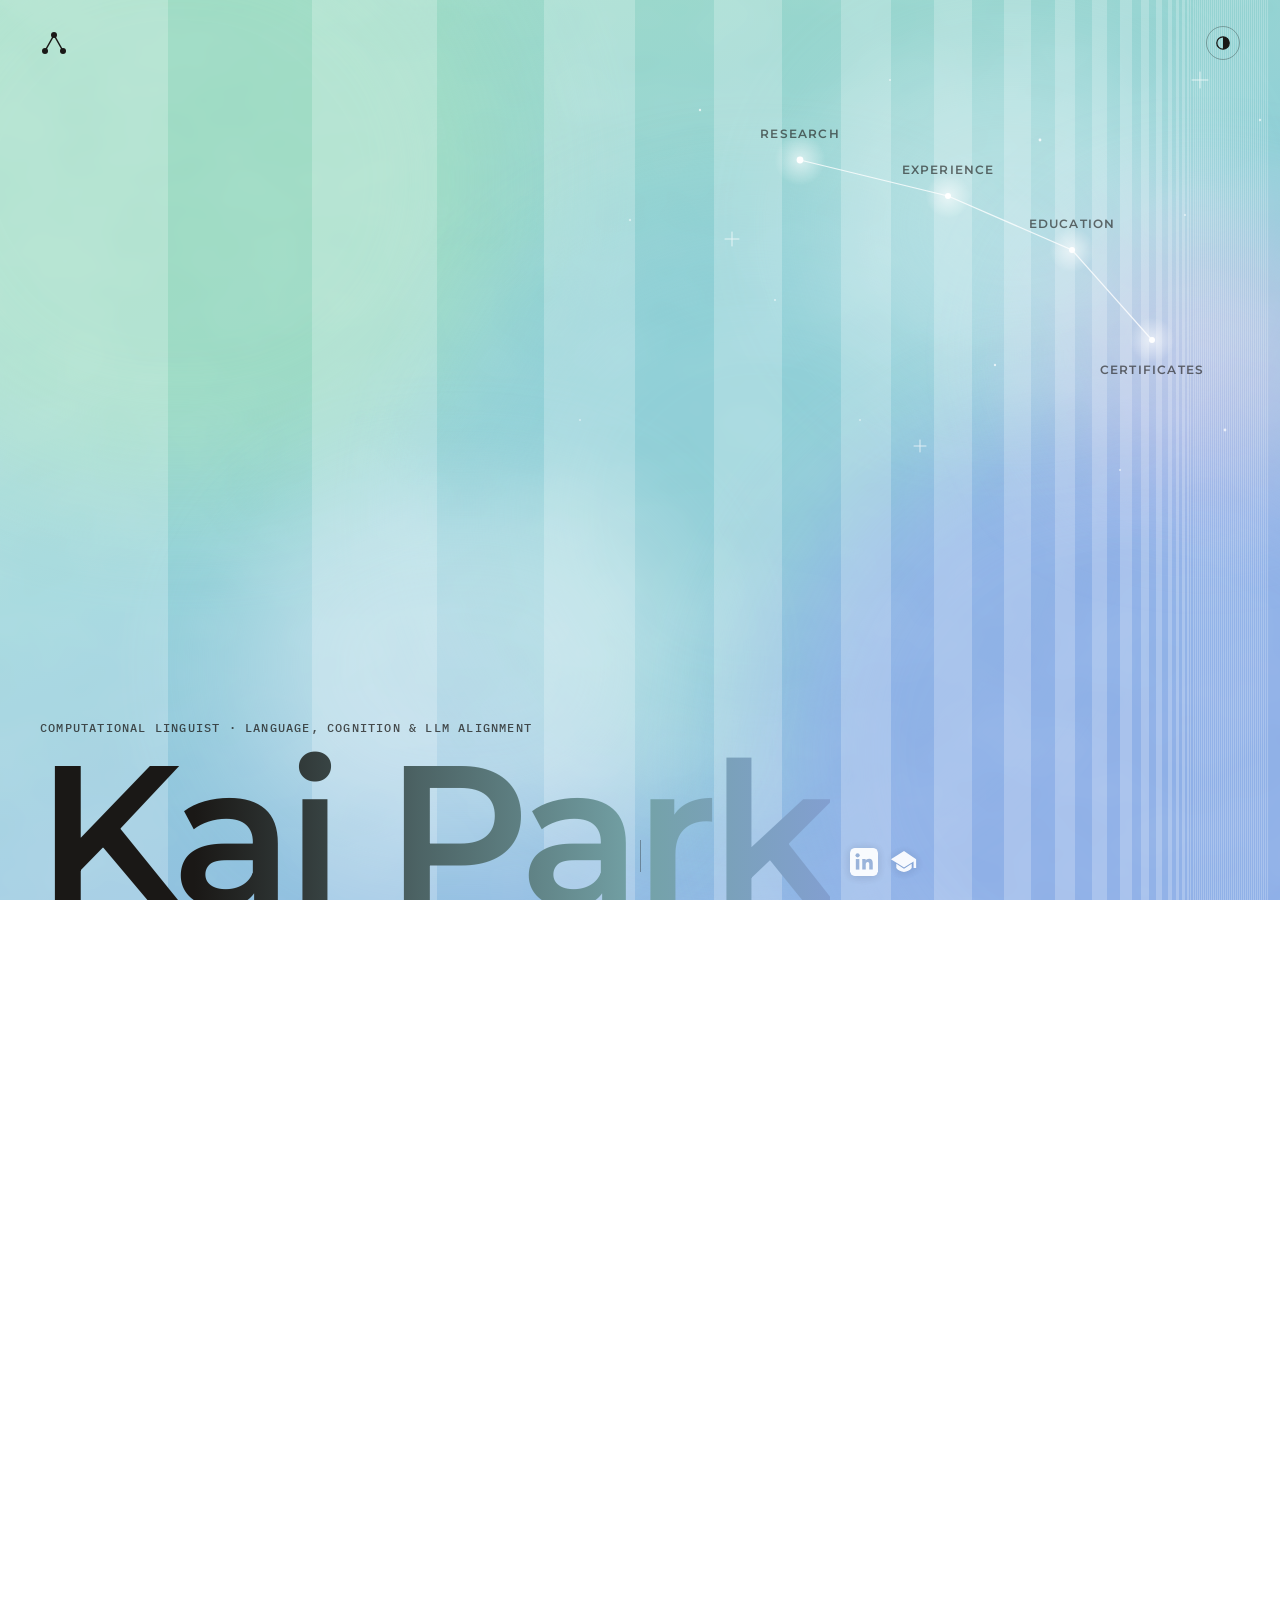
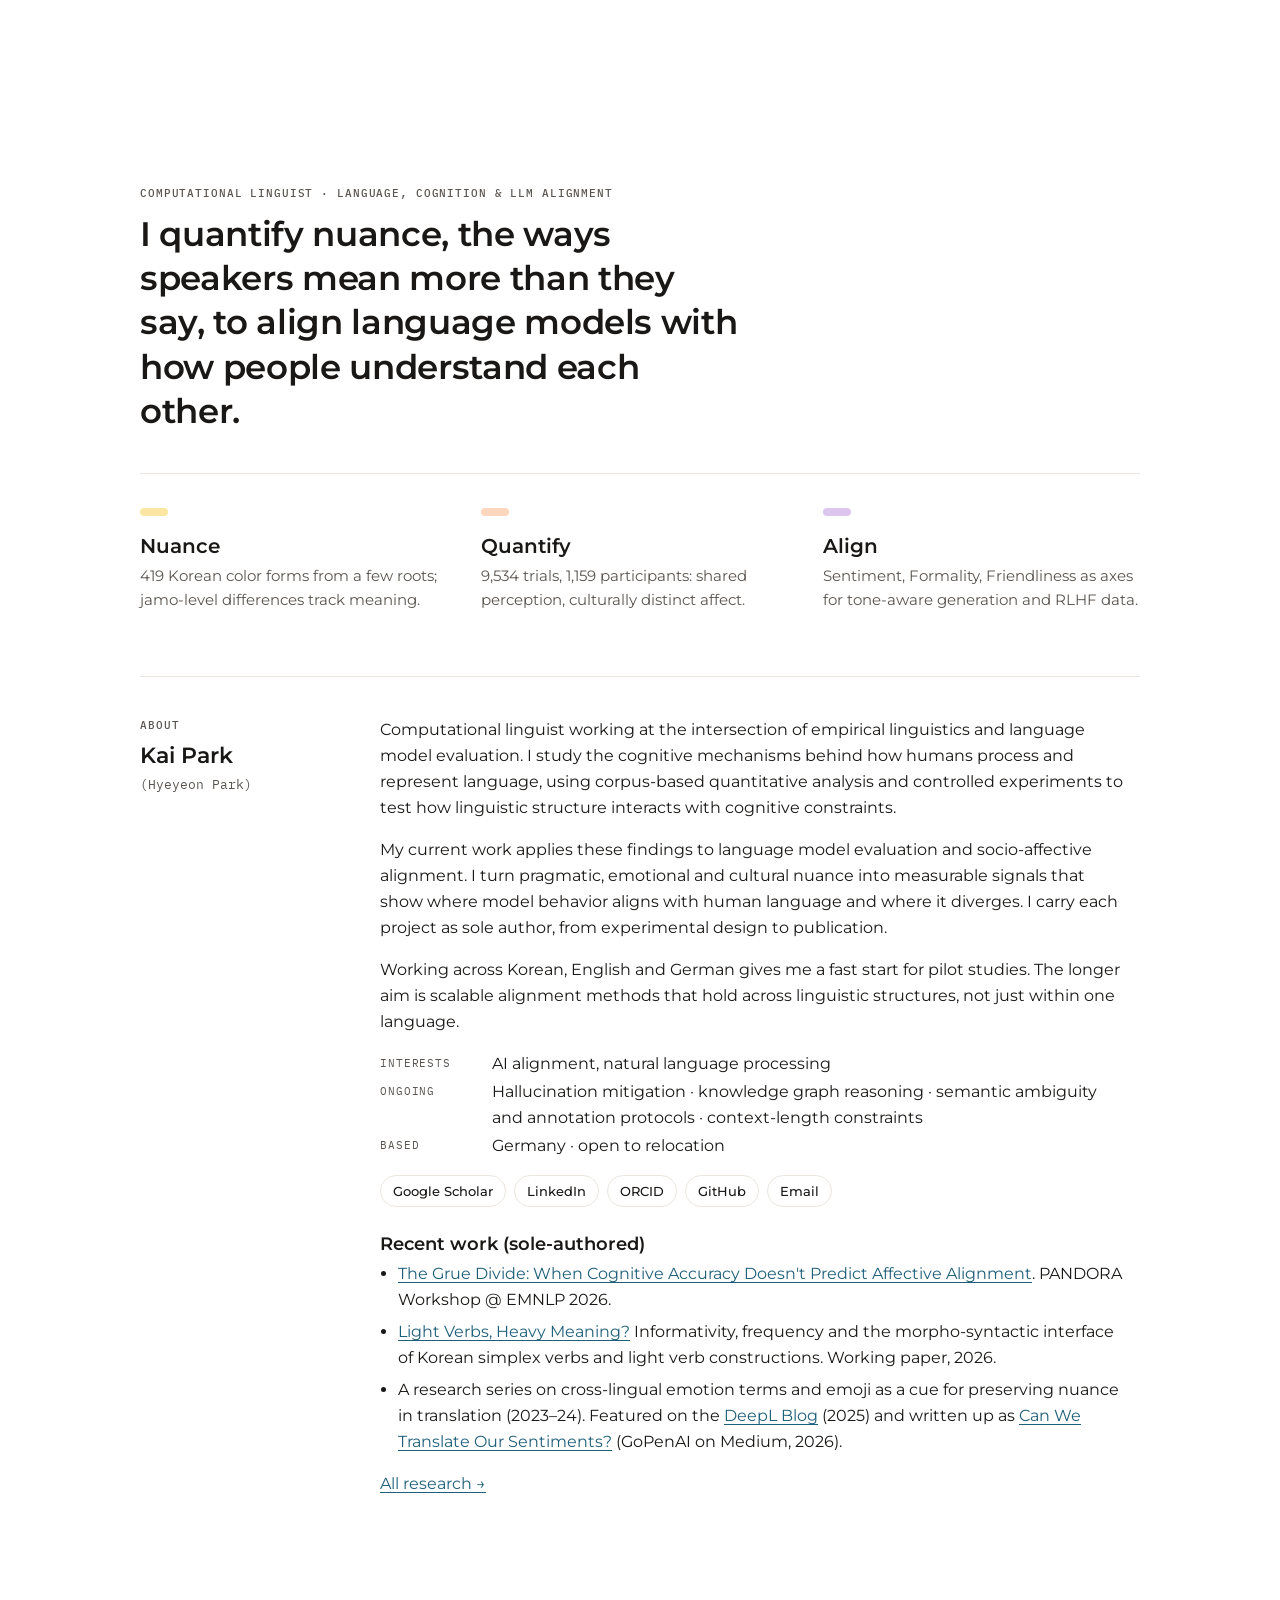
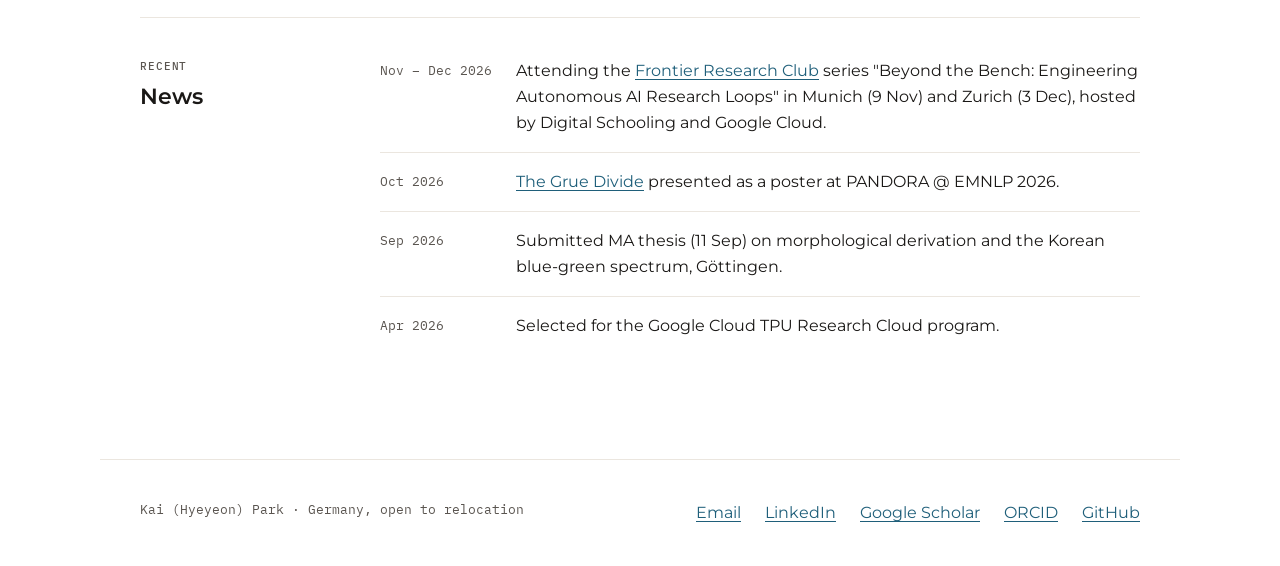
==== index.html @ a746b4e9 "Research portfolio site Home with watercolor Grue sky, nuance bands, constellation menu and About; R" ====
<!doctype html>
<html lang="en">
<head>
  <meta charset="utf-8">
  <meta name="viewport" content="width=device-width, initial-scale=1">
  <title>Kai Park · Computational Linguist</title>
  <meta name="description" content="Kai (Hyeyeon) Park, computational linguist and pragmatician quantifying linguistic nuance for language-model alignment.">
  <link rel="preconnect" href="https://fonts.googleapis.com">
  <link rel="preconnect" href="https://fonts.gstatic.com" crossorigin>
  <link rel="stylesheet" href="https://fonts.googleapis.com/css2?family=Montserrat:wght@400;500;600;700&family=IBM+Plex+Mono:wght@400;500&family=Noto+Sans+KR:wght@400;500&display=swap">
  <link rel="stylesheet" href="assets/styles.css?v=15">
</head>
<body>
  <header class="bar">
    <a class="mark" href="index.html" aria-label="Kai Park, home">
      <svg width="28" height="28" viewBox="0 0 28 28" aria-hidden="true"><line x1="5" y1="22" x2="14" y2="6"/><line x1="14" y1="6" x2="23" y2="22"/><circle cx="5" cy="22" r="3"/><circle cx="14" cy="6" r="3"/><circle cx="23" cy="22" r="3"/></svg>
    </a>
    <button class="theme-btn" type="button" aria-label="Toggle light and dark theme">
      <svg viewBox="0 0 16 16" aria-hidden="true"><circle cx="8" cy="8" r="6.2" fill="none" stroke="currentColor" stroke-width="1.3"/><path d="M8 1.8a6.2 6.2 0 0 1 0 12.4z" fill="currentColor"/></svg>
    </button>
  </header>

  <div class="hero-track">
    <section class="hero" aria-label="Kai Park">
      <div class="sky"></div>
      <div class="bands" aria-hidden="true"></div>
      <div class="wash" aria-hidden="true"></div>
      <nav class="constellation" aria-label="Sections">
        <svg viewBox="0 0 1000 560" preserveAspectRatio="xMaxYMin meet"></svg>
      </nav>
      <p class="role">Computational Linguist · Language, Cognition &amp; LLM Alignment</p>
      <div class="nameplate">
        <h1 class="name">Kai Park</h1>
        <nav class="hero-links" aria-label="Profiles">
          <a href="https://www.linkedin.com/in/bakeyeon/" aria-label="LinkedIn">
            <svg viewBox="0 0 24 24" aria-hidden="true"><defs><mask id="li-mask"><rect width="24" height="24" rx="4" fill="#fff"/><rect x="5" y="9.5" width="3" height="9" fill="#000"/><circle cx="6.5" cy="6.3" r="1.8" fill="#000"/><path d="M10.5 9.5h2.9v1.3c.5-.9 1.6-1.5 3-1.5 2.4 0 3.1 1.5 3.1 3.9v5.3h-3v-4.7c0-1.1-.3-1.9-1.3-1.9-1.1 0-1.7.8-1.7 2v4.6h-3z" fill="#000"/></mask></defs><rect width="24" height="24" rx="4" fill="currentColor" mask="url(#li-mask)"/></svg>
          </a>
          <a href="https://scholar.google.com/citations?user=CzCE0C0AAAAJ" aria-label="Google Scholar">
            <svg viewBox="0 0 24 24" aria-hidden="true"><path fill="currentColor" d="M12 2.5 0.8 9.6 12 16.7l8.2-5.2v5.7h2.2V9.6z"/><path fill="currentColor" d="M5.4 13.6v3.6C7.1 19.3 9.4 20.5 12 20.5s4.9-1.2 6.6-3.3v-3.6L12 17.8z"/></svg>
          </a>
        </nav>
      </div>
      <span class="scroll-hint" aria-hidden="true"></span>
    </section>
  </div>

  <section class="intro">
    <p class="label">Computational linguist · Language, cognition &amp; LLM alignment</p>
    <p class="lead">I quantify nuance, the ways speakers mean more than they say, to align language models with how people understand each other.</p>
    <div class="arc">
      <a href="research.html#nuance">
        <span class="chip" style="background:var(--field-yellow)"></span>
        <h3>Nuance</h3>
        <p>419 Korean color forms from a few roots; jamo-level differences track meaning.</p>
      </a>
      <a href="research.html#quantify">
        <span class="chip" style="background:var(--field-peach)"></span>
        <h3>Quantify</h3>
        <p>9,534 trials, 1,159 participants: shared perception, culturally distinct affect.</p>
      </a>
      <a href="research.html#align">
        <span class="chip" style="background:var(--field-lilac)"></span>
        <h3>Align</h3>
        <p>Sentiment, Formality, Friendliness as axes for tone-aware generation and RLHF data.</p>
      </a>
    </div>
  </section>

  <section class="intro about" id="about" aria-labelledby="h-about">
    <div class="section">
      <header><span class="label">About</span><h2 id="h-about">Kai Park</h2><span class="gloss alias">(Hyeyeon Park)</span></header>
      <div class="body">
        <p>Computational linguist working at the intersection of empirical linguistics and language model evaluation. I study the cognitive mechanisms behind how humans process and represent language, using corpus-based quantitative analysis and controlled experiments to test how linguistic structure interacts with cognitive constraints.</p>
        <p>My current work applies these findings to language model evaluation and socio-affective alignment. I turn pragmatic, emotional and cultural nuance into measurable signals that show where model behavior aligns with human language and where it diverges. I carry each project as sole author, from experimental design to publication.</p>
        <p>Working across Korean, English and German gives me a fast start for pilot studies. The longer aim is scalable alignment methods that hold across linguistic structures, not just within one language.</p>
        <dl class="csw">
          <dt>Interests</dt><dd>AI alignment, natural language processing</dd>
          <dt>Ongoing</dt><dd>Hallucination mitigation · knowledge graph reasoning · semantic ambiguity and annotation protocols · context-length constraints</dd>
          <dt>Based</dt><dd>Germany · open to relocation</dd>
        </dl>
        <ul class="profiles"><li><a href="https://scholar.google.com/citations?user=CzCE0C0AAAAJ">Google Scholar</a></li><li><a href="https://www.linkedin.com/in/bakeyeon/">LinkedIn</a></li><li><a href="https://orcid.org/0000-0002-2854-0127">ORCID</a></li><li><a href="https://github.com/bakeyeon">GitHub</a></li><li><a href="mailto:kai.hyeyeon.park@gmail.com">Email</a></li></ul>
        <h3>Recent work (sole-authored)</h3>
        <ul class="bul">
          <li><a href="https://aclanthology.org/2026.pandora-1.2/">The Grue Divide: When Cognitive Accuracy Doesn't Predict Affective Alignment</a>. PANDORA Workshop @ EMNLP 2026.</li>
          <li><a href="https://github.com/bakeyeon/light-verbs-heavy-meaning">Light Verbs, Heavy Meaning?</a> Informativity, frequency and the morpho-syntactic interface of Korean simplex verbs and light verb constructions. Working paper, 2026.</li>
          <li>A research series on cross-lingual emotion terms and emoji as a cue for preserving nuance in translation (2023–24). Featured on the <a href="https://www.deepl.com/en/blog/connecting-insights-deepl-bridges">DeepL Blog</a> (2025) and written up as <a href="https://medium.com/gopenai/can-we-translate-our-sentiments-140c55822ead">Can We Translate Our Sentiments?</a> (GoPenAI on Medium, 2026).</li>
        </ul>
        <p><a href="research.html">All research →</a></p>
      </div>
    </div>
  </section>

  <section class="intro about" id="recent" aria-labelledby="h-recent">
    <div class="section">
      <header><span class="label">Recent</span><h2 id="h-recent">News</h2></header>
      <div class="body">
        <ul class="news">
          <li><span class="gloss">Nov – Dec 2026</span><span>Attending the <a href="https://frontierresearchclub.de/">Frontier Research Club</a> series "Beyond the Bench: Engineering Autonomous AI Research Loops" in Munich (9 Nov) and Zurich (3 Dec), hosted by Digital Schooling and Google Cloud.</span></li>
          <li><span class="gloss">Oct 2026</span><span><a href="https://aclanthology.org/2026.pandora-1.2/">The Grue Divide</a> presented as a poster at PANDORA @ EMNLP 2026.</span></li>
          <li><span class="gloss">Sep 2026</span><span>Submitted MA thesis (11 Sep) on morphological derivation and the Korean blue-green spectrum, Göttingen.</span></li>
          <li><span class="gloss">Apr 2026</span><span>Selected for the Google Cloud TPU Research Cloud program.</span></li>
        </ul>
      </div>
    </div>
  </section>

  <footer class="site">
    <span class="gloss">Kai (Hyeyeon) Park · Germany, open to relocation</span>
    <span class="links">
      <a href="mailto:kai.hyeyeon.park@gmail.com">Email</a>
      <a href="https://www.linkedin.com/in/bakeyeon/">LinkedIn</a>
      <a href="https://scholar.google.com/citations?user=CzCE0C0AAAAJ">Google Scholar</a>
      <a href="https://orcid.org/0000-0002-2854-0127">ORCID</a>
      <a href="https://github.com/bakeyeon">GitHub</a>
    </span>
  </footer>
  <script src="assets/main.js?v=3"></script>
</body>
</html>
---- assets/styles.css ----
/* Kai Park — research portfolio. Tokens mirror the "Marginalia" design system. */
:root {
  --surface: #ffffff; --surface-raised: #faf9f7;
  --ink: #1a1816; --ink-muted: #5a5550; --line: #ebe6df;
  --link: #1f5f7a; --signal: #a8360a;
  --field-mint: #9fdcc4; --field-aqua: #8fcfd6; --field-blue: #8fb0e8;
  --field-yellow: #fbe7a1; --field-pink: #f7c4d3; --field-peach: #fcd6bd;
  --field-lilac: #dcc6f0; --field-sky: #c2e2f3;
  --highlight-a: #c9ecdc; --highlight-b: #b4cdf2;
  --focus: var(--link);
  --star: var(--surface);
  --font-sans: Montserrat, "Noto Sans KR", system-ui, sans-serif;
  --font-mono: "IBM Plex Mono", "Noto Sans KR", ui-monospace, monospace;
  --space-4: 4px; --space-8: 8px; --space-16: 16px; --space-24: 24px; --space-40: 40px; --space-64: 64px;
  --radius-0: 0; --radius-2: 2px; --radius-full: 9999px;
  --gutter: clamp(16px, 4vw, 40px);
  color-scheme: light;
}
@media (prefers-color-scheme: dark) {
  :root:not([data-theme="light"]) {
    --surface: #1c1a1f; --surface-raised: #252229;
    --ink: #f5f1ec; --ink-muted: #b4ada6; --line: #3a3640;
    --link: #8fd3e0; --signal: #ffa577;
    --field-mint: #1f5a4c; --field-aqua: #1d4f5a; --field-blue: #24407a;
    --field-yellow: #6b5a24; --field-pink: #6e3a4c; --field-peach: #6f4a34;
    --field-lilac: #4b3a6e; --field-sky: #2b4f63;
    --highlight-a: #1f5246; --highlight-b: #2c3770;
    --star: var(--ink);
    color-scheme: dark;
  }
}
:root[data-theme="dark"] {
  --surface: #1c1a1f; --surface-raised: #252229;
  --ink: #f5f1ec; --ink-muted: #b4ada6; --line: #3a3640;
  --link: #8fd3e0; --signal: #ffa577;
  --field-mint: #1f5a4c; --field-aqua: #1d4f5a; --field-blue: #24407a;
  --field-yellow: #6b5a24; --field-pink: #6e3a4c; --field-peach: #6f4a34;
  --field-lilac: #4b3a6e; --field-sky: #2b4f63;
  --highlight-a: #1f5246; --highlight-b: #2c3770;
  --star: var(--ink);
  color-scheme: dark;
}

* { box-sizing: border-box; }
html { -webkit-text-size-adjust: 100%; }
body { margin: 0; background: var(--surface); color: var(--ink); font-family: var(--font-sans); font-size: 16px; line-height: 26px; }
a { color: var(--link); text-decoration: underline; text-underline-offset: 3px; text-decoration-thickness: 1px; }
a:focus-visible, button:focus-visible, [tabindex]:focus-visible { outline: 2px solid var(--focus); outline-offset: 2px; }
img, svg { display: block; max-width: 100%; }
.mono { font-family: var(--font-mono); }
.label { font-family: var(--font-mono); font-size: 11px; line-height: 16px; font-weight: 500; letter-spacing: .08em; text-transform: uppercase; color: var(--ink-muted); }
.gloss { font-family: var(--font-mono); font-size: 13px; line-height: 20px; color: var(--ink-muted); }
.sr-only { position: absolute; width: 1px; height: 1px; overflow: hidden; clip: rect(0 0 0 0); white-space: nowrap; }

/* ---------- top bar (all pages) ---------- */
.bar { position: absolute; z-index: 5; left: 0; right: 0; top: 0; display: flex; align-items: center; justify-content: space-between; padding: 26px var(--gutter); }
.mark { display: inline-flex; color: var(--ink); }
.mark svg line { stroke: currentColor; stroke-width: 1.5; }
.mark svg circle { fill: currentColor; }
.theme-btn { appearance: none; border: 1px solid color-mix(in oklab, var(--ink) 30%, transparent); background: transparent; color: var(--ink); width: 34px; height: 34px; border-radius: var(--radius-full); display: grid; place-items: center; cursor: pointer; }
.theme-btn svg { width: 16px; height: 16px; }

/* ---------- watercolor Grue sky ---------- */
.sky { position: absolute; inset: 0; overflow: hidden; background: linear-gradient(160deg, var(--field-mint) 0%, var(--field-aqua) 45%, var(--field-blue) 100%); }
.sky .pool { position: absolute; border-radius: var(--radius-full); filter: blur(60px); }
.sky .p1 { width: 52%; height: 68%; left: -12%; top: -14%; background: var(--field-mint); opacity: .9; }
.sky .p2 { width: 46%; height: 64%; left: 36%; top: 25%; background: var(--field-aqua); opacity: .8; }
.sky .p3 { width: 56%; height: 75%; left: 60%; top: 46%; background: var(--field-blue); opacity: .9; }
.sky .p4 { width: 36%; height: 40%; left: 18%; top: 54%; background: var(--surface); opacity: .35; }
.sky .p5 { width: 30%; height: 36%; left: 64%; top: 7%; background: var(--surface); opacity: .3; }
.sky .p6 { width: 24%; height: 29%; left: 82%; top: 25%; background: var(--field-lilac); opacity: .5; }
.sky .grain { position: absolute; inset: 0; width: 100%; height: 100%; opacity: .25; mix-blend-mode: soft-light; }

/* ---------- home hero ---------- */
.hero-track { height: 190vh; position: relative; }
.hero { position: sticky; top: 0; height: 100vh; min-height: 520px; overflow: hidden; }
.bands { position: absolute; inset: 0; display: flex; pointer-events: none; }
.bands i { flex: none; height: 100%; }
.bands i.light { background: var(--surface); }
.wash { position: absolute; inset: 0; background: var(--surface); opacity: 0; pointer-events: none; }
.nameplate { position: absolute; z-index: 3; left: calc(var(--gutter) - 4px); bottom: -0.12em; display: flex; align-items: flex-end; gap: .1em; font-size: clamp(76px, 16vw, 200px); }
.name { margin: 0; white-space: nowrap; font-size: 1em; line-height: .9; font-weight: 600; letter-spacing: -0.035em;
  background: linear-gradient(90deg, var(--ink) 0%, var(--ink) 10%, color-mix(in oklab, var(--ink) 55%, var(--field-aqua)) 24%, color-mix(in oklab, var(--ink) 22%, var(--field-aqua)) 38%, color-mix(in oklab, var(--ink) 10%, var(--field-blue)) 50%, color-mix(in oklab, var(--ink) 6%, var(--field-blue)) 100%);
  background-size: 200% 100%; background-position: 0% 0; -webkit-background-clip: text; background-clip: text; color: transparent; mix-blend-mode: multiply; }
:root[data-theme="dark"] .name { mix-blend-mode: screen; }
@media (prefers-color-scheme: dark) { :root:not([data-theme="light"]) .name { mix-blend-mode: screen; } }
.role { position: absolute; z-index: 3; left: var(--gutter); bottom: calc(clamp(76px, 16vw, 200px) * .82); margin: 0; font-family: var(--font-mono); font-size: 12px; line-height: 16px; font-weight: 500; letter-spacing: .1em; text-transform: uppercase; color: var(--ink); opacity: .75; }
.profiles { display: flex; flex-wrap: wrap; gap: var(--space-8); margin: var(--space-16) 0 var(--space-24); padding: 0; list-style: none; }
.profiles a { display: inline-block; padding: 6px 12px; border: 1px solid var(--line); border-radius: var(--radius-full); font-size: 13px; line-height: 18px; font-weight: 500; color: var(--ink); text-decoration: none; }
.profiles a:hover { border-color: var(--ink); }
.hero-links { display: flex; gap: 12px; padding-bottom: .24em; }
.hero-links a { display: block; width: 28px; height: 28px; color: var(--star); opacity: .92; filter: drop-shadow(0 1px 4px rgba(20, 40, 60, .18)); transition: opacity .2s, transform .2s; }
.hero-links a:hover { opacity: 1; transform: translateY(-2px); }
.hero-links svg { width: 100%; height: 100%; }
.scroll-hint { position: absolute; z-index: 3; left: 50%; bottom: 28px; width: 1px; height: 32px; background: var(--ink); opacity: .35; }

/* constellation */
.constellation { position: absolute; z-index: 4; right: 0; top: 0; width: min(100%, 1000px); height: 100%; pointer-events: none; }
.constellation svg { width: 100%; height: 100%; overflow: visible; }
.constellation .path { fill: none; stroke: var(--star); stroke-opacity: .8; stroke-width: 1.2; vector-effect: non-scaling-stroke; }
.constellation .dust { fill: var(--star); }
.constellation .twinkle { stroke: var(--star); stroke-width: 1; stroke-linecap: round; opacity: .7; }
.star { pointer-events: auto; cursor: pointer; text-decoration: none; }
.star:focus { outline: none; }
.star .bloom { fill: url(#bloom); opacity: .6; transform-box: fill-box; transform-origin: center; transform: scale(.75); transition: opacity .35s ease, transform .35s ease; }
.star .core { fill: var(--star); transition: r .3s ease; }
.star .spike { stroke: var(--star); stroke-width: 1.2; stroke-linecap: round; opacity: 0; transform-box: fill-box; transform-origin: center; transform: scale(.4); transition: opacity .35s ease, transform .35s ease; }
.star text { font-family: var(--font-sans); font-size: 12px; font-weight: 600; letter-spacing: .1em; text-transform: uppercase; fill: var(--ink); fill-opacity: .62; transition: fill-opacity .3s; }
.star:hover .bloom, .star:focus-visible .bloom { opacity: 1; transform: scale(1.4); }
.star:hover .spike, .star:focus-visible .spike { opacity: 1; transform: scale(1); }
.star:hover .core, .star:focus-visible .core { r: 4.5; }
.star:hover text, .star:focus-visible text { fill-opacity: 1; }
.star:focus-visible .core { stroke: var(--focus); stroke-width: 2; }

/* intro under the hero */
.intro { position: relative; z-index: 2; max-width: 1080px; margin: 0 auto; padding: var(--space-64) var(--gutter); background: var(--surface); }
.intro .lead { font-size: clamp(22px, 3vw, 34px); line-height: 1.3; font-weight: 600; letter-spacing: -0.01em; max-width: 26ch; margin: 0 0 var(--space-40); }
.intro.about { padding-top: 0; }
.alias { display: block; margin-top: var(--space-4); }
.news { list-style: none; margin: 0; padding: 0; }
.news li { display: grid; grid-template-columns: 120px minmax(0, 1fr); gap: var(--space-16); padding: var(--space-16) 0; border-top: 1px solid var(--line); }
.news li:first-child { border-top: 0; padding-top: 0; }
.news .gloss { line-height: 26px; }
@media (max-width: 760px) { .news li { grid-template-columns: 1fr; gap: var(--space-4); } }
.arc { display: grid; grid-template-columns: repeat(3, 1fr); gap: var(--space-24); border-top: 1px solid var(--line); padding-top: var(--space-24); }
.arc a { color: inherit; text-decoration: none; display: block; }
.arc h3 { margin: var(--space-8) 0 var(--space-4); font-size: 20px; line-height: 28px; font-weight: 600; }
.arc p { margin: 0; color: var(--ink-muted); font-size: 15px; line-height: 24px; }
.arc .chip { display: inline-block; width: 28px; height: 8px; border-radius: var(--radius-full); }
.arc a:hover h3 { text-decoration: underline; text-underline-offset: 4px; }

/* ---------- section pages ---------- */
.page-head { position: relative; height: 300px; overflow: hidden; }
.page-head .title { position: absolute; z-index: 3; left: var(--gutter); bottom: 28px; margin: 0; font-size: clamp(44px, 8vw, 88px); line-height: .95; font-weight: 600; letter-spacing: -0.03em; }
.mini-nav { position: absolute; z-index: 4; right: var(--gutter); top: 84px; width: min(420px, 60vw); }
.mini-nav svg { width: 100%; height: auto; overflow: visible; }
.mini-nav .path { fill: none; stroke: var(--star); stroke-opacity: .85; stroke-width: 1; }
.mini-nav .star text { font-size: 10px; }
.mini-nav .star.current .core { fill: var(--signal); r: 4; }
.mini-nav .star.current text { fill-opacity: 1; }

main.content { max-width: 1080px; margin: 0 auto; padding: var(--space-64) var(--gutter) 120px; }
.section { display: grid; grid-template-columns: 200px minmax(0, 1fr); gap: var(--space-24) var(--space-40); padding: var(--space-40) 0; border-top: 1px solid var(--line); }
.section > header .label { display: block; margin-bottom: var(--space-8); }
.section > header h2 { margin: 0; font-size: 22px; line-height: 30px; font-weight: 600; }
.section > header .sw { display: block; width: 36px; height: 10px; border-radius: var(--radius-full); margin-bottom: var(--space-16); }
.body p { margin: 0 0 var(--space-16); max-width: 68ch; }
.body h3 { margin: 0 0 var(--space-4); font-size: 18px; line-height: 26px; font-weight: 600; }
.body .meta { margin: 0 0 var(--space-16); }
.facts { display: flex; flex-wrap: wrap; gap: var(--space-8); margin: var(--space-16) 0; padding: 0; list-style: none; }
.facts li { font-family: var(--font-mono); font-size: 13px; line-height: 20px; padding: 4px 10px; border-radius: var(--radius-2); background: var(--highlight-a); color: var(--ink); }
.facts li:nth-child(even) { background: var(--highlight-b); }
.csw { display: grid; grid-template-columns: 96px 1fr; gap: 2px var(--space-16); margin: var(--space-16) 0; max-width: 68ch; }
.csw dt { font-family: var(--font-mono); font-size: 11px; line-height: 24px; letter-spacing: .08em; text-transform: uppercase; color: var(--ink-muted); }
.csw dd { margin: 0; }
.bul { margin: 0 0 var(--space-16); padding-left: 18px; max-width: 68ch; }
.bul li { margin-bottom: 6px; }
.item { padding: var(--space-24) 0; border-top: 1px solid var(--line); }
.item:first-child { border-top: 0; padding-top: 0; }
.item .row { display: flex; flex-wrap: wrap; justify-content: space-between; gap: var(--space-8); align-items: baseline; }
.notes { display: grid; grid-template-columns: repeat(2, 1fr); gap: var(--space-16); }
.notes a { display: block; padding: var(--space-16); border: 1px solid var(--line); color: inherit; text-decoration: none; }
.notes a:hover { border-color: var(--ink); }
.notes .t { font-weight: 600; display: block; margin-top: var(--space-4); }

/* research map */
.map-wrap { position: relative; max-width: 1080px; margin: 0 auto; padding: var(--space-40) var(--gutter) 0; }
.map-wrap svg { width: 100%; height: auto; }
.rm .s { stroke: var(--ink); stroke-opacity: .45; stroke-width: 1; vector-effect: non-scaling-stroke; }
.rm .f { mix-blend-mode: multiply; fill-opacity: .78; }
:root[data-theme="dark"] .rm .f { mix-blend-mode: normal; fill-opacity: .55; }
@media (prefers-color-scheme: dark) { :root:not([data-theme="light"]) .rm .f { mix-blend-mode: normal; fill-opacity: .55; } }
.rm .yellow { fill: var(--field-yellow); } .rm .cream { fill: color-mix(in oklab, var(--field-yellow) 35%, var(--surface)); }
.rm .peach { fill: var(--field-peach); } .rm .pink { fill: var(--field-pink); } .rm .lilac { fill: var(--field-lilac); }
.rm .sky2 { fill: var(--field-sky); } .rm .sand { fill: color-mix(in oklab, var(--field-peach) 55%, var(--line)); }
.rm .none { fill: none; }
.rm .grid { stroke: var(--ink); stroke-opacity: .2; stroke-width: 1; vector-effect: non-scaling-stroke; }
.rm .spine { stroke: var(--ink); stroke-opacity: .55; stroke-width: 1; vector-effect: non-scaling-stroke; }
.rm .zone { transition: opacity .3s; cursor: pointer; }
.rm.focus .zone { opacity: .35; }
.rm.focus .zone.on { opacity: 1; }
.map-legend { display: grid; grid-template-columns: repeat(3, 1fr); margin-top: var(--space-16); }
.map-legend a { color: inherit; text-decoration: none; }
.map-legend a:nth-child(2) { text-align: center; } .map-legend a:nth-child(3) { text-align: right; }
.map-legend a:hover .label, .map-legend a.on .label { color: var(--ink); }

.fig { margin: var(--space-16) 0 var(--space-24); max-width: 680px; }
.fig img { width: 100%; height: auto; border: 1px solid var(--line); background: #fff; }
.fig figcaption { margin-top: var(--space-8); }
.fig .crop { overflow: hidden; border: 1px solid var(--line); background: #fff; }
.fig .crop img { border: 0; width: 100%; height: 100%; object-fit: cover; object-position: bottom; }
.fig-pair .fig { margin-bottom: var(--space-16); }

/* line-art robot: context in (?), cue noticed (!) */
.robot { margin: 0 0 var(--space-16); width: 120px; }
.robot svg { width: 120px; height: 72px; overflow: visible; }
/* the robot keeps its daylight colours in both themes (dark ink would turn its face into holes) */
.robot { --field-mint: #9fdcc4; --field-aqua: #8fcfd6; --field-blue: #8fb0e8; --field-pink: #f7c4d3; --ink: #1a1816; --surface: #ffffff; }
.robot .bot * { stroke: none; }
.robot .head { fill: url(#robot-head); }
.robot .ear, .robot .leg { fill: var(--field-blue); }
.robot .stem { fill: var(--field-aqua); }
.robot .tip { fill: var(--field-mint); }
.robot .shine { fill: var(--surface); opacity: .55; }
.robot .face { fill: var(--ink); }
.robot .cheek { fill: var(--field-pink); opacity: .8; }
.robot text { font-family: var(--font-sans); font-weight: 500; font-size: 22px; fill: var(--ink-muted); }
.robot .ex { fill: var(--signal); font-weight: 600; }
.robot .bot { animation: bob 4s ease-in-out infinite; transform-origin: 60px 40px; }
@keyframes bob { 0%,100% { transform: translateY(0); } 50% { transform: translateY(-2px); } }
@media (prefers-reduced-motion: reduce) { .robot .bot { animation: none; } }

/* timeline (education, experience) */
.tl { position: relative; margin: 0; padding: 0 0 0 28px; list-style: none; }
.tl::before { content: ""; position: absolute; left: 5px; top: 8px; bottom: 8px; width: 1px; background: var(--line); }
.tl > li { position: relative; padding-bottom: var(--space-24); }
.tl > li::before { content: ""; position: absolute; left: -27px; top: 8px; width: 9px; height: 9px; border-radius: var(--radius-full); background: var(--surface); border: 1.5px solid var(--ink); }
.tl > li.major::before { background: var(--ink); }
.cert-dots { display: flex; margin: var(--space-8) 0 var(--space-24); }
.cert-dots span { width: 56px; height: 56px; border-radius: var(--radius-full); margin-right: -18px; mix-blend-mode: multiply; }
:root[data-theme="dark"] .cert-dots span { mix-blend-mode: screen; opacity: .9; }
@media (prefers-color-scheme: dark) { :root:not([data-theme="light"]) .cert-dots span { mix-blend-mode: screen; opacity: .9; } }

details.more { margin-top: var(--space-16); border-top: 1px solid var(--line); }
details.more summary { cursor: pointer; list-style: none; padding: var(--space-16) 0; display: flex; align-items: center; gap: var(--space-8); }
details.more summary::-webkit-details-marker { display: none; }
details.more summary::before { content: ""; width: 7px; height: 7px; border-right: 1.5px solid var(--ink-muted); border-bottom: 1.5px solid var(--ink-muted); transform: rotate(-45deg); transition: transform .2s; }
details.more[open] summary::before { transform: rotate(45deg); }
details.more summary:hover .label { color: var(--ink); }
.tl details.more { margin-top: var(--space-8); }
.tl details.more summary { padding: var(--space-8) 0; }
.links-row { font-size: 14px; line-height: 22px; margin: 0 0 var(--space-8); }

.to-top { position: fixed; z-index: 20; right: var(--gutter); bottom: 24px; width: 44px; height: 44px; border-radius: var(--radius-full); border: 1px solid var(--line); background: var(--surface); color: var(--ink); display: grid; place-items: center; cursor: pointer; box-shadow: 0 2px 10px rgba(20, 40, 60, .08); opacity: 0; transform: translateY(8px); pointer-events: none; transition: opacity .25s, transform .25s, border-color .2s; }
.to-top.show { opacity: 1; transform: none; pointer-events: auto; }
.to-top:hover { border-color: var(--ink); }
.to-top svg { width: 18px; height: 18px; }
@media (prefers-reduced-motion: reduce) { .to-top { transition: none; } }

footer.site { border-top: 1px solid var(--line); padding: var(--space-40) var(--gutter); max-width: 1080px; margin: 0 auto; display: flex; flex-wrap: wrap; gap: var(--space-16) var(--space-40); justify-content: space-between; }
footer.site .links { display: flex; flex-wrap: wrap; gap: var(--space-24); }

@media (max-width: 760px) {
  .arc { grid-template-columns: 1fr; }
  .hero-links { flex-direction: column; gap: 10px; padding-bottom: .3em; }
  .hero-links a { width: 22px; height: 22px; }
  .role { font-size: 9.5px; line-height: 14px; letter-spacing: .05em; right: var(--gutter); bottom: calc(clamp(76px, 16vw, 200px) * 1.02); }
  .section { grid-template-columns: 1fr; gap: var(--space-16); }
  .notes { grid-template-columns: 1fr; }
  .csw { grid-template-columns: 1fr; }
  .csw dt { line-height: 18px; margin-top: var(--space-8); }
  .constellation { width: 100%; }
  .page-head { height: 260px; }
  .mini-nav { top: 74px; width: 72vw; }
  .map-legend .label { font-size: 9px; }
}
@media (prefers-reduced-motion: reduce) {
  .star .bloom, .star .spike, .star .core, .rm .zone { transition: none; }
}
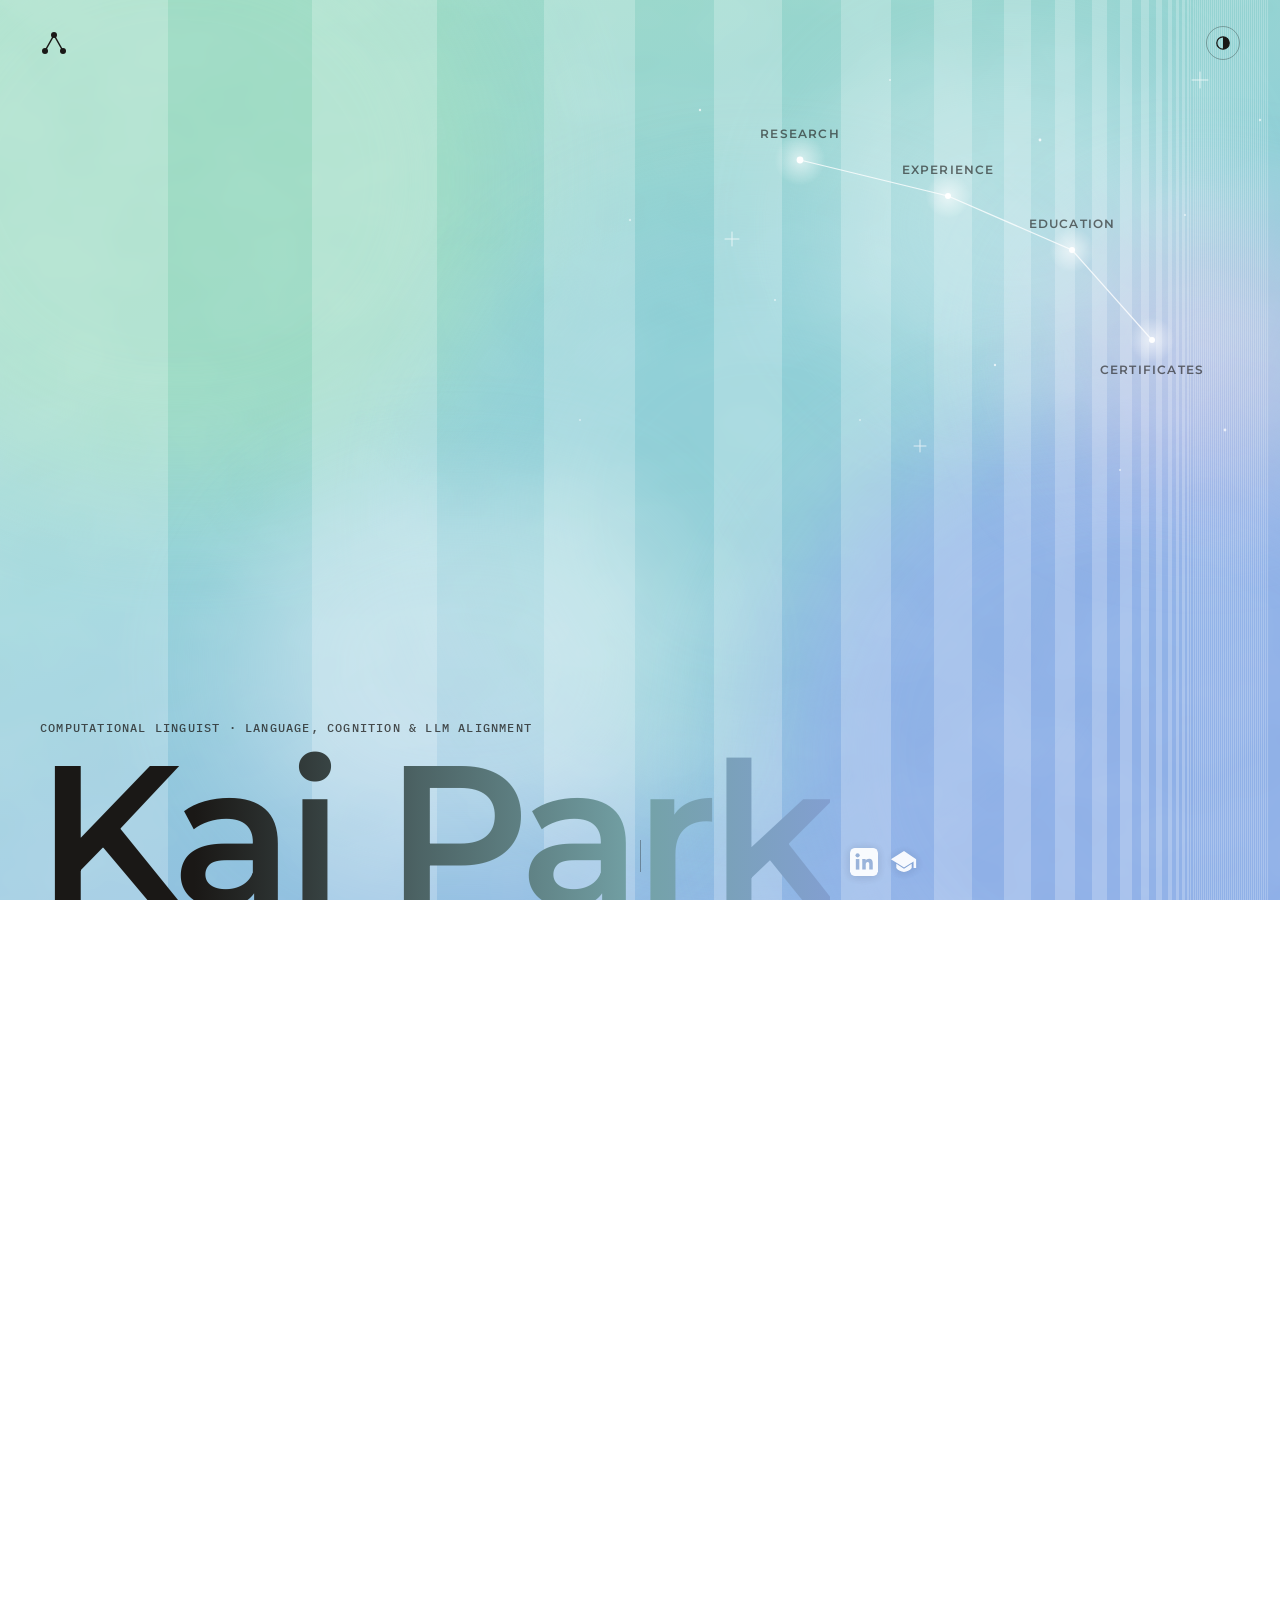
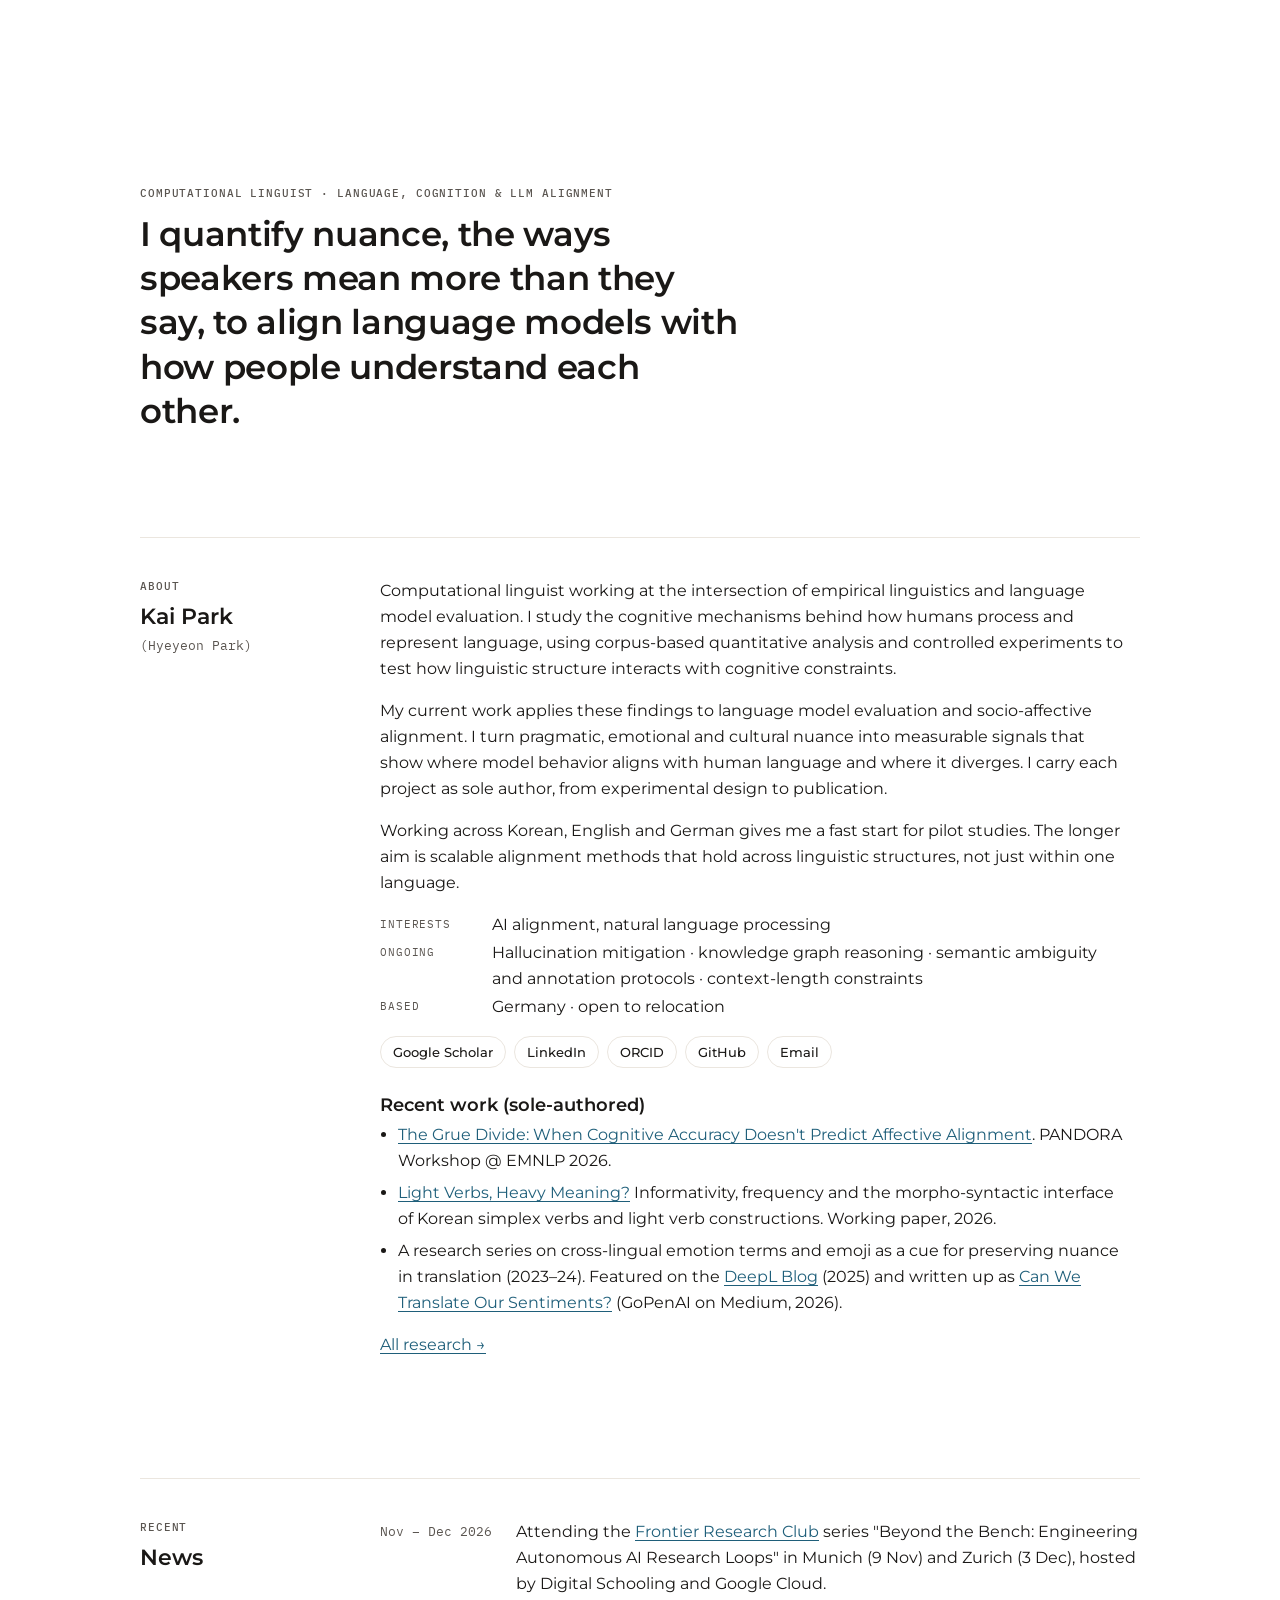
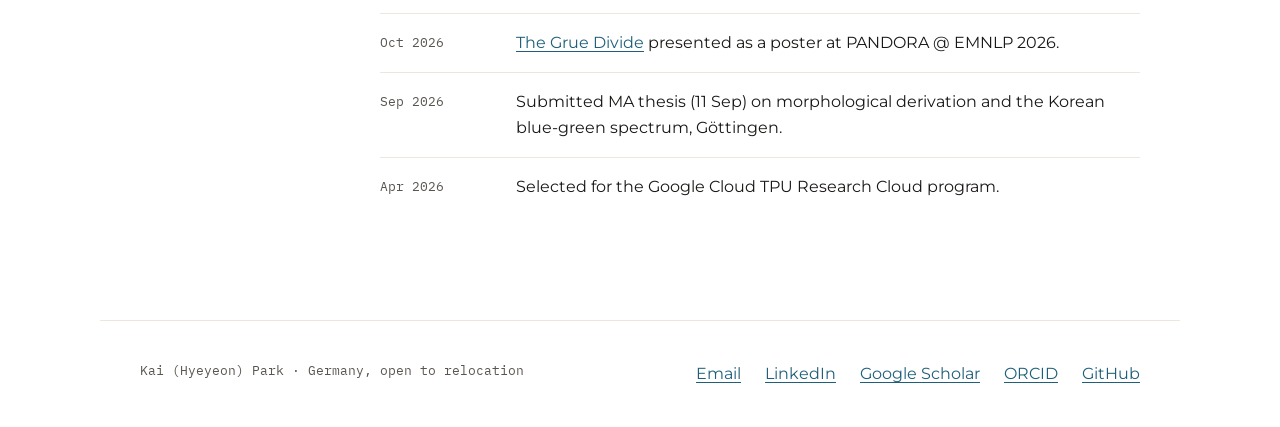
==== commit c2be20aa: "Remove the Nuance/Quantify/Align strip from home Co-Authored-By: Claude Opus 5.5 <noreply@anthropic." ====
--- a/index.html
+++ b/index.html
@@ -47,23 +47,6 @@
   <section class="intro">
     <p class="label">Computational linguist · Language, cognition &amp; LLM alignment</p>
     <p class="lead">I quantify nuance, the ways speakers mean more than they say, to align language models with how people understand each other.</p>
-    <div class="arc">
-      <a href="research.html#nuance">
-        <span class="chip" style="background:var(--field-yellow)"></span>
-        <h3>Nuance</h3>
-        <p>419 Korean color forms from a few roots; jamo-level differences track meaning.</p>
-      </a>
-      <a href="research.html#quantify">
-        <span class="chip" style="background:var(--field-peach)"></span>
-        <h3>Quantify</h3>
-        <p>9,534 trials, 1,159 participants: shared perception, culturally distinct affect.</p>
-      </a>
-      <a href="research.html#align">
-        <span class="chip" style="background:var(--field-lilac)"></span>
-        <h3>Align</h3>
-        <p>Sentiment, Formality, Friendliness as axes for tone-aware generation and RLHF data.</p>
-      </a>
-    </div>
   </section>
 
   <section class="intro about" id="about" aria-labelledby="h-about">
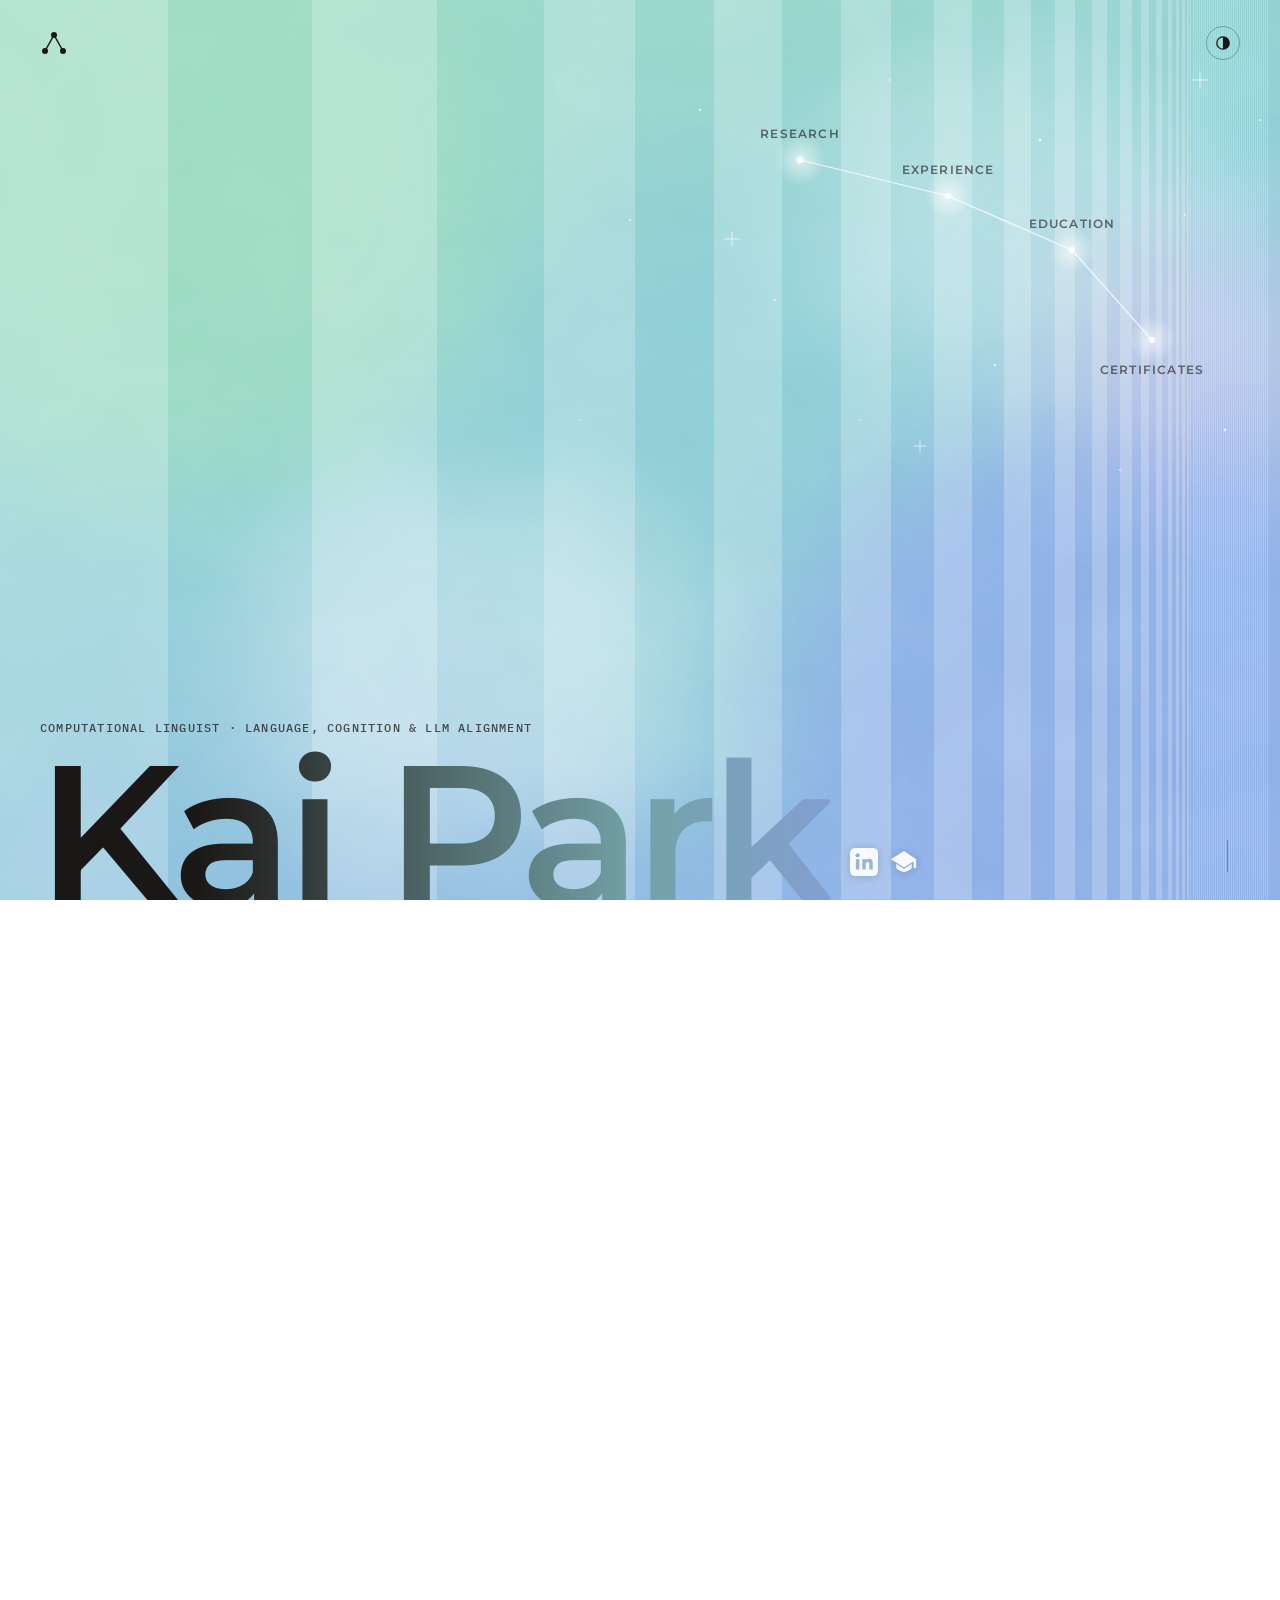
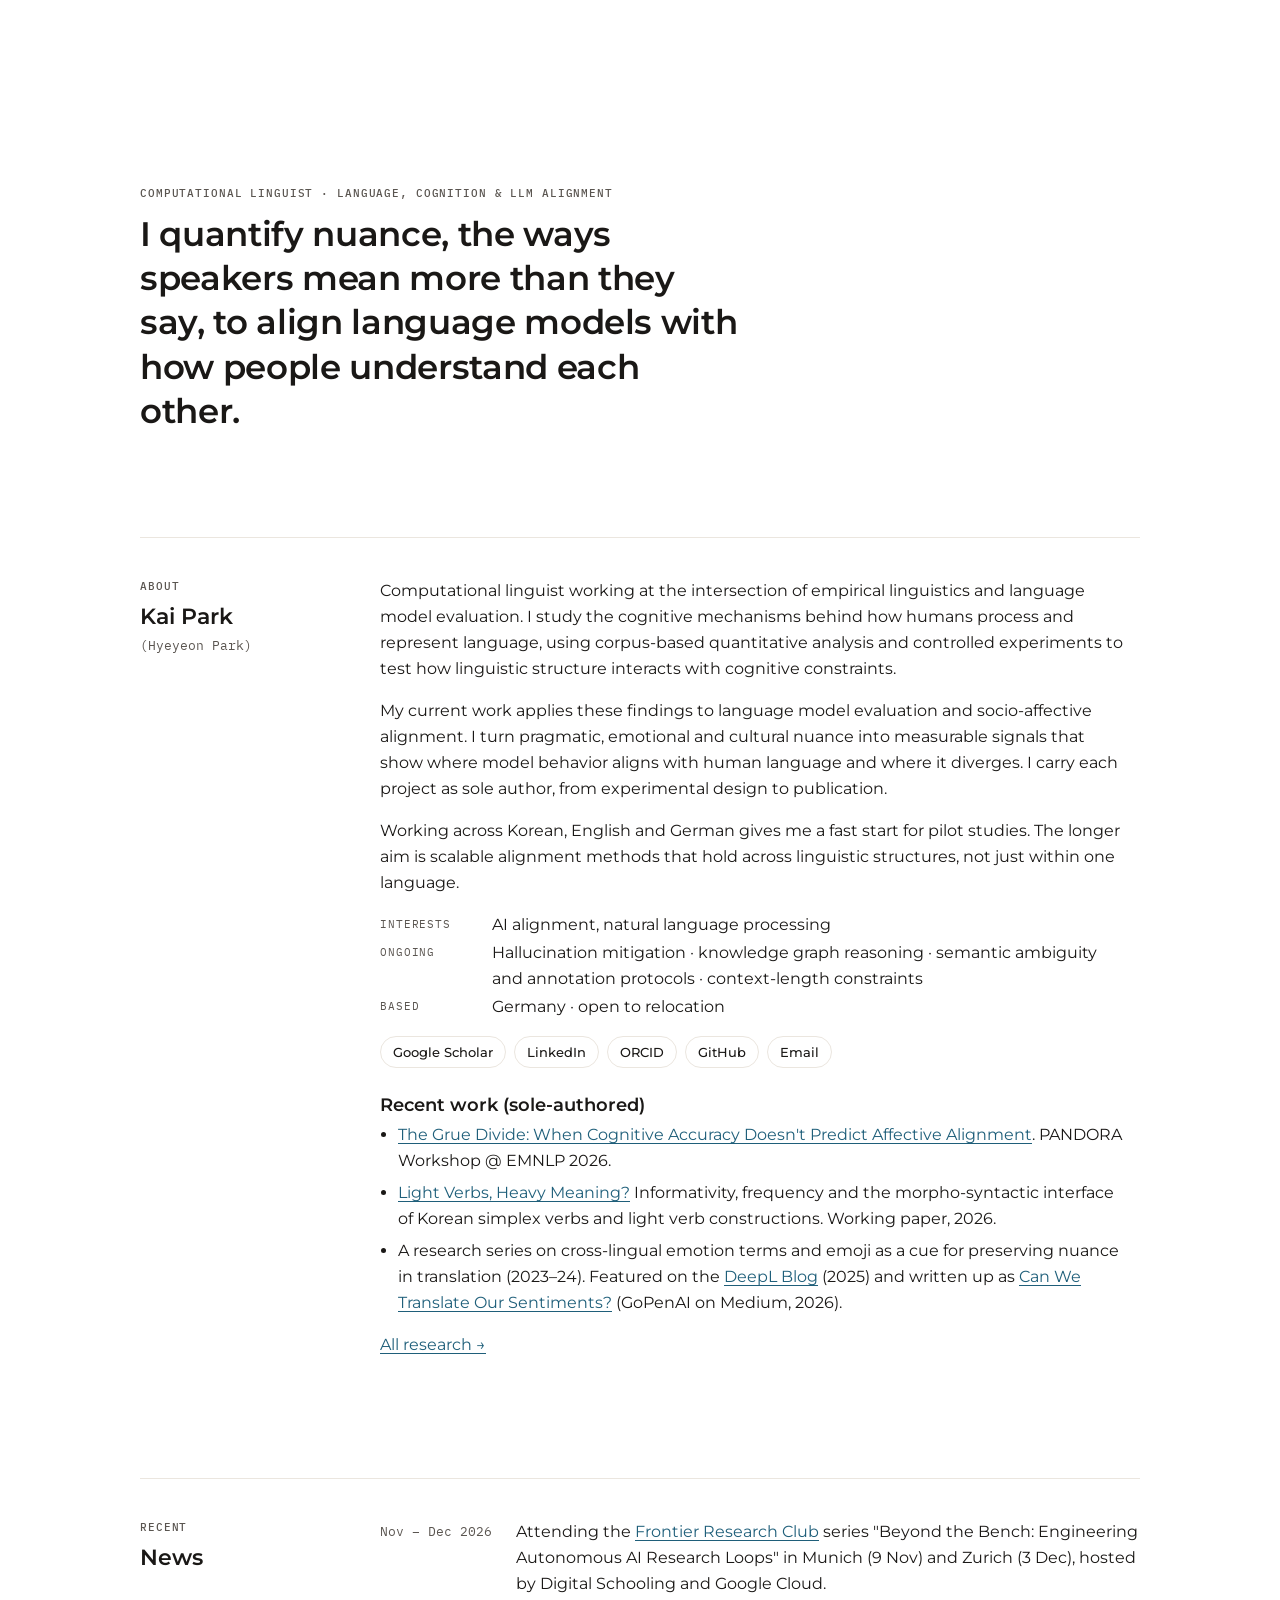
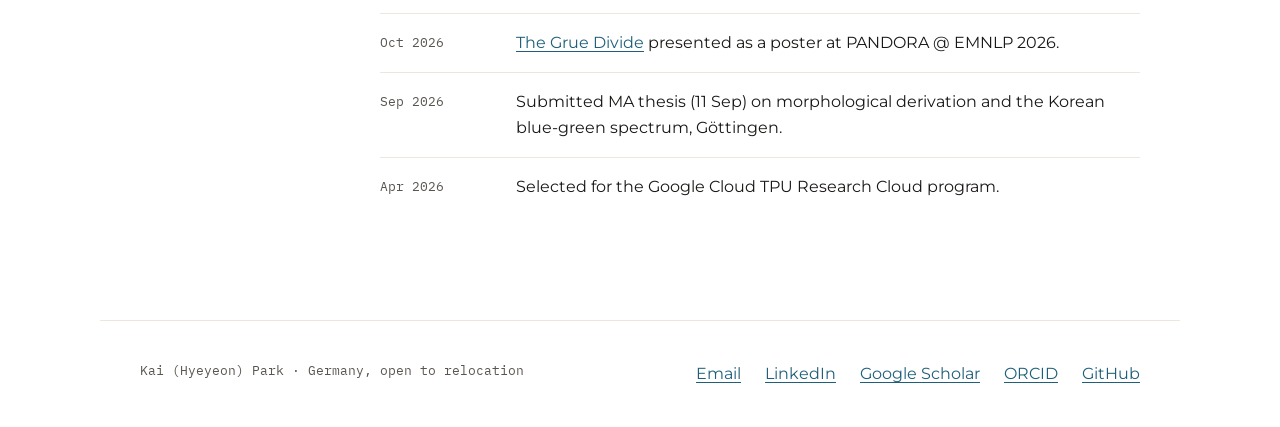
==== commit 9904b7be: "Reword SFF as a pragmatic framework; move scroll hint off the name Co-Authored-By: Claude Opus 5.5 <" ====
--- a/index.html
+++ b/index.html
@@ -8,7 +8,7 @@
   <link rel="preconnect" href="https://fonts.googleapis.com">
   <link rel="preconnect" href="https://fonts.gstatic.com" crossorigin>
   <link rel="stylesheet" href="https://fonts.googleapis.com/css2?family=Montserrat:wght@400;500;600;700&family=IBM+Plex+Mono:wght@400;500&family=Noto+Sans+KR:wght@400;500&display=swap">
-  <link rel="stylesheet" href="assets/styles.css?v=15">
+  <link rel="stylesheet" href="assets/styles.css?v=16">
 </head>
 <body>
   <header class="bar">
--- a/assets/styles.css
+++ b/assets/styles.css
@@ -92,7 +92,7 @@
 .hero-links a { display: block; width: 28px; height: 28px; color: var(--star); opacity: .92; filter: drop-shadow(0 1px 4px rgba(20, 40, 60, .18)); transition: opacity .2s, transform .2s; }
 .hero-links a:hover { opacity: 1; transform: translateY(-2px); }
 .hero-links svg { width: 100%; height: 100%; }
-.scroll-hint { position: absolute; z-index: 3; left: 50%; bottom: 28px; width: 1px; height: 32px; background: var(--ink); opacity: .35; }
+.scroll-hint { position: absolute; z-index: 3; right: calc(var(--gutter) + 12px); bottom: 28px; width: 1px; height: 32px; background: var(--ink); opacity: .35; }
 
 /* constellation */
 .constellation { position: absolute; z-index: 4; right: 0; top: 0; width: min(100%, 1000px); height: 100%; pointer-events: none; }
@@ -242,6 +242,7 @@
 
 @media (max-width: 760px) {
   .arc { grid-template-columns: 1fr; }
+  .scroll-hint { display: none; }
   .hero-links { flex-direction: column; gap: 10px; padding-bottom: .3em; }
   .hero-links a { width: 22px; height: 22px; }
   .role { font-size: 9.5px; line-height: 14px; letter-spacing: .05em; right: var(--gutter); bottom: calc(clamp(76px, 16vw, 200px) * 1.02); }
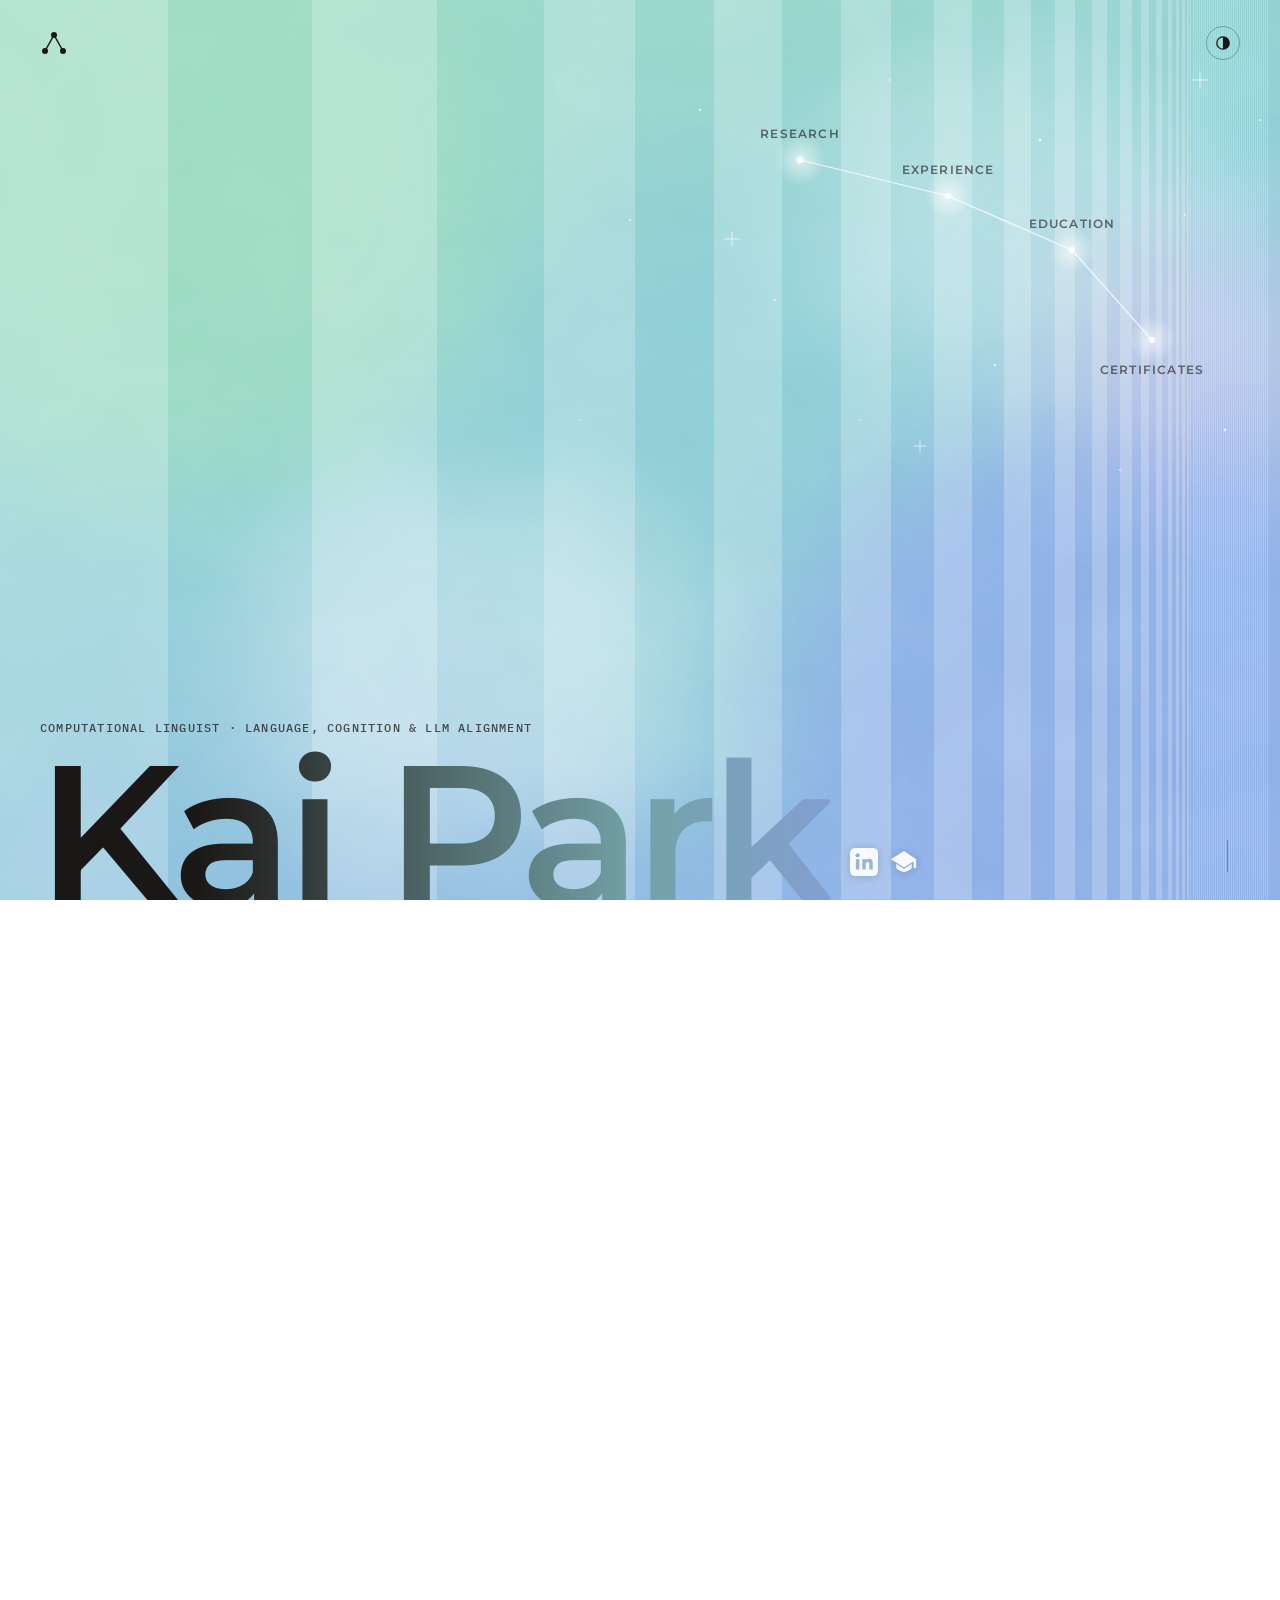
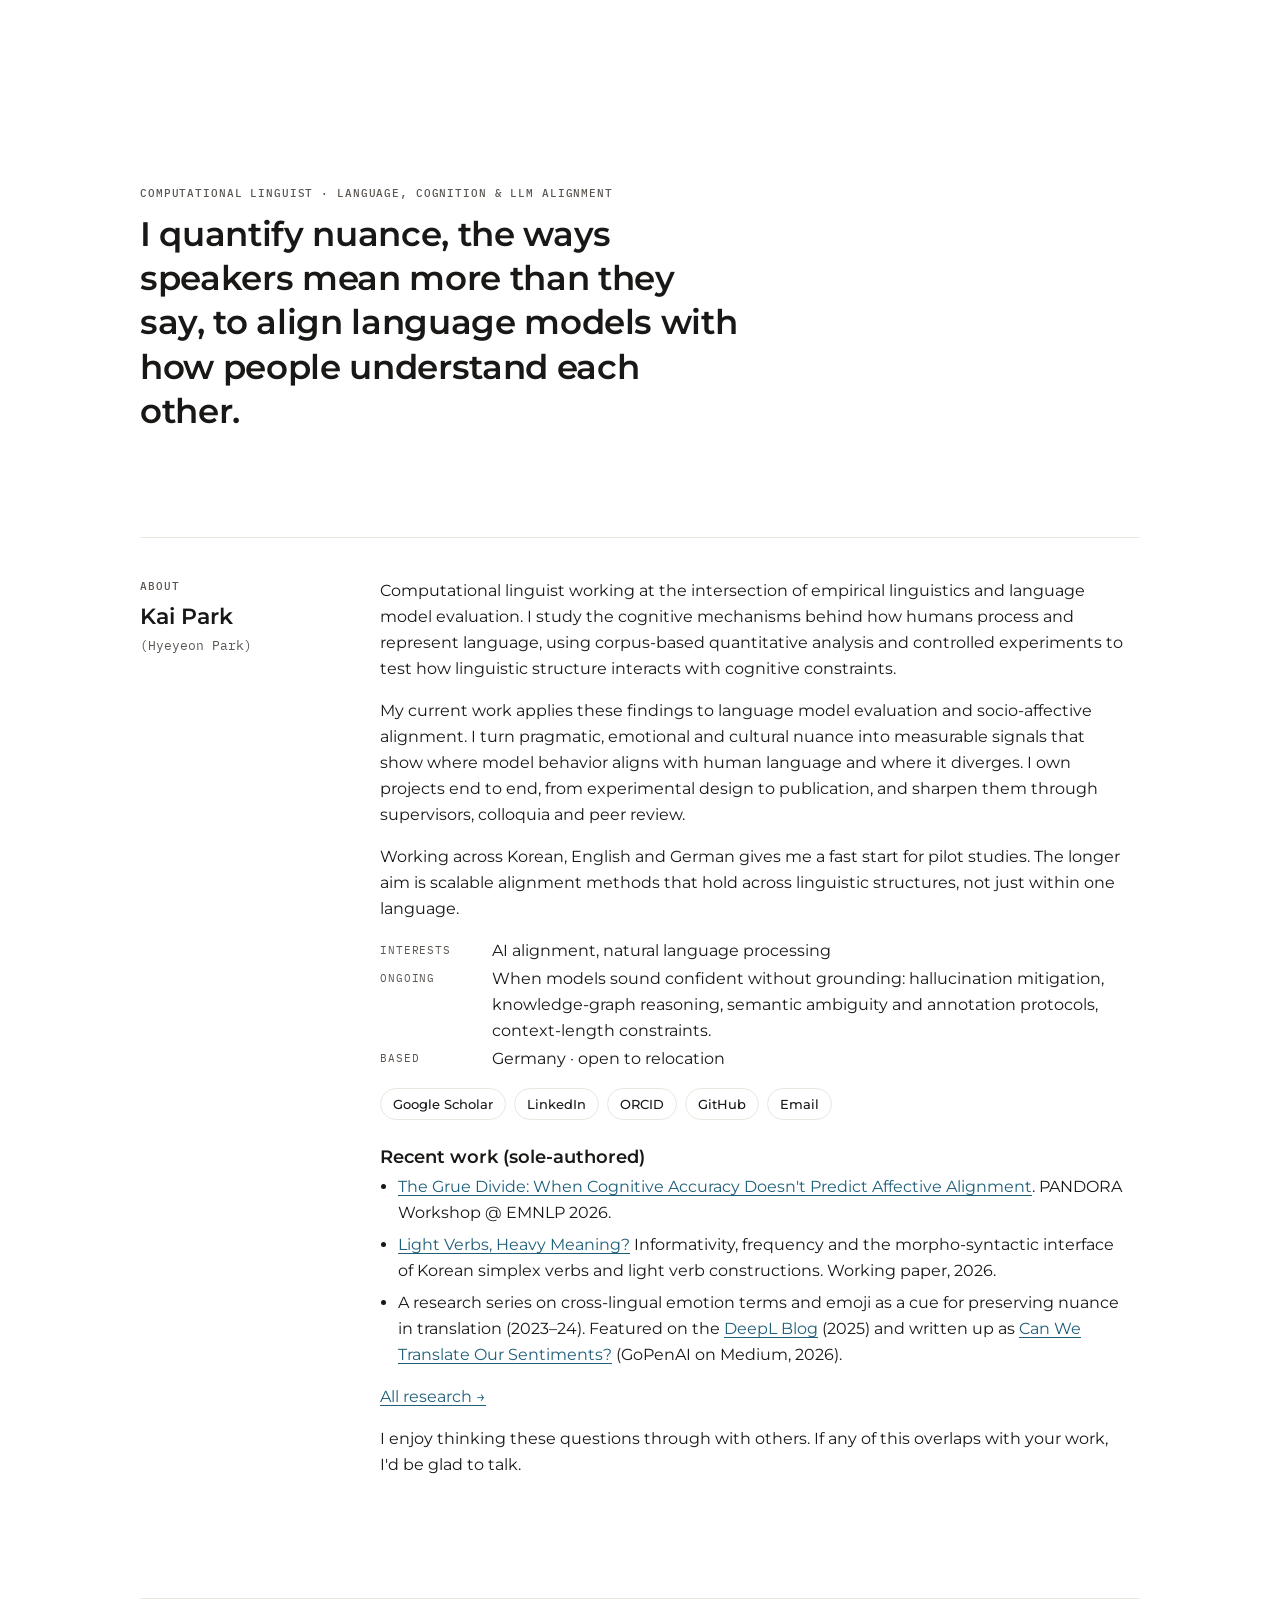
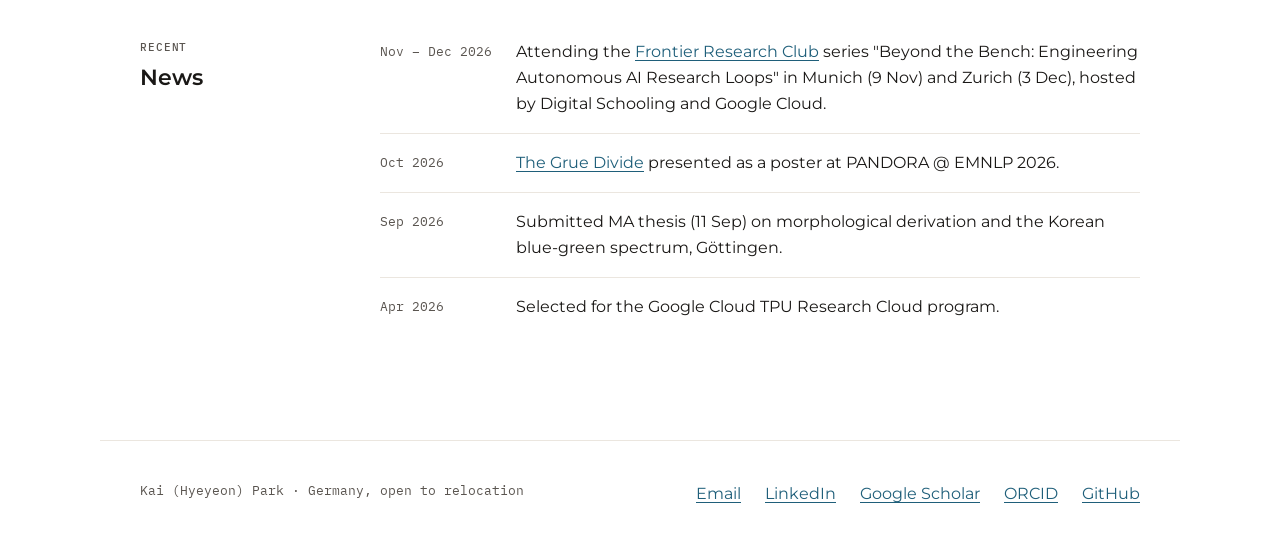
==== commit c94f9f19: "Refine About: ownership line, framed Ongoing, invitation to talk Co-Authored-By: Claude Opus 5.5 <no" ====
--- a/index.html
+++ b/index.html
@@ -54,11 +54,11 @@
       <header><span class="label">About</span><h2 id="h-about">Kai Park</h2><span class="gloss alias">(Hyeyeon Park)</span></header>
       <div class="body">
         <p>Computational linguist working at the intersection of empirical linguistics and language model evaluation. I study the cognitive mechanisms behind how humans process and represent language, using corpus-based quantitative analysis and controlled experiments to test how linguistic structure interacts with cognitive constraints.</p>
-        <p>My current work applies these findings to language model evaluation and socio-affective alignment. I turn pragmatic, emotional and cultural nuance into measurable signals that show where model behavior aligns with human language and where it diverges. I carry each project as sole author, from experimental design to publication.</p>
+        <p>My current work applies these findings to language model evaluation and socio-affective alignment. I turn pragmatic, emotional and cultural nuance into measurable signals that show where model behavior aligns with human language and where it diverges. I own projects end to end, from experimental design to publication, and sharpen them through supervisors, colloquia and peer review.</p>
         <p>Working across Korean, English and German gives me a fast start for pilot studies. The longer aim is scalable alignment methods that hold across linguistic structures, not just within one language.</p>
         <dl class="csw">
           <dt>Interests</dt><dd>AI alignment, natural language processing</dd>
-          <dt>Ongoing</dt><dd>Hallucination mitigation · knowledge graph reasoning · semantic ambiguity and annotation protocols · context-length constraints</dd>
+          <dt>Ongoing</dt><dd>When models sound confident without grounding: hallucination mitigation, knowledge-graph reasoning, semantic ambiguity and annotation protocols, context-length constraints.</dd>
           <dt>Based</dt><dd>Germany · open to relocation</dd>
         </dl>
         <ul class="profiles"><li><a href="https://scholar.google.com/citations?user=CzCE0C0AAAAJ">Google Scholar</a></li><li><a href="https://www.linkedin.com/in/bakeyeon/">LinkedIn</a></li><li><a href="https://orcid.org/0000-0002-2854-0127">ORCID</a></li><li><a href="https://github.com/bakeyeon">GitHub</a></li><li><a href="mailto:kai.hyeyeon.park@gmail.com">Email</a></li></ul>
@@ -69,6 +69,7 @@
           <li>A research series on cross-lingual emotion terms and emoji as a cue for preserving nuance in translation (2023–24). Featured on the <a href="https://www.deepl.com/en/blog/connecting-insights-deepl-bridges">DeepL Blog</a> (2025) and written up as <a href="https://medium.com/gopenai/can-we-translate-our-sentiments-140c55822ead">Can We Translate Our Sentiments?</a> (GoPenAI on Medium, 2026).</li>
         </ul>
         <p><a href="research.html">All research →</a></p>
+        <p>I enjoy thinking these questions through with others. If any of this overlaps with your work, I'd be glad to talk.</p>
       </div>
     </div>
   </section>
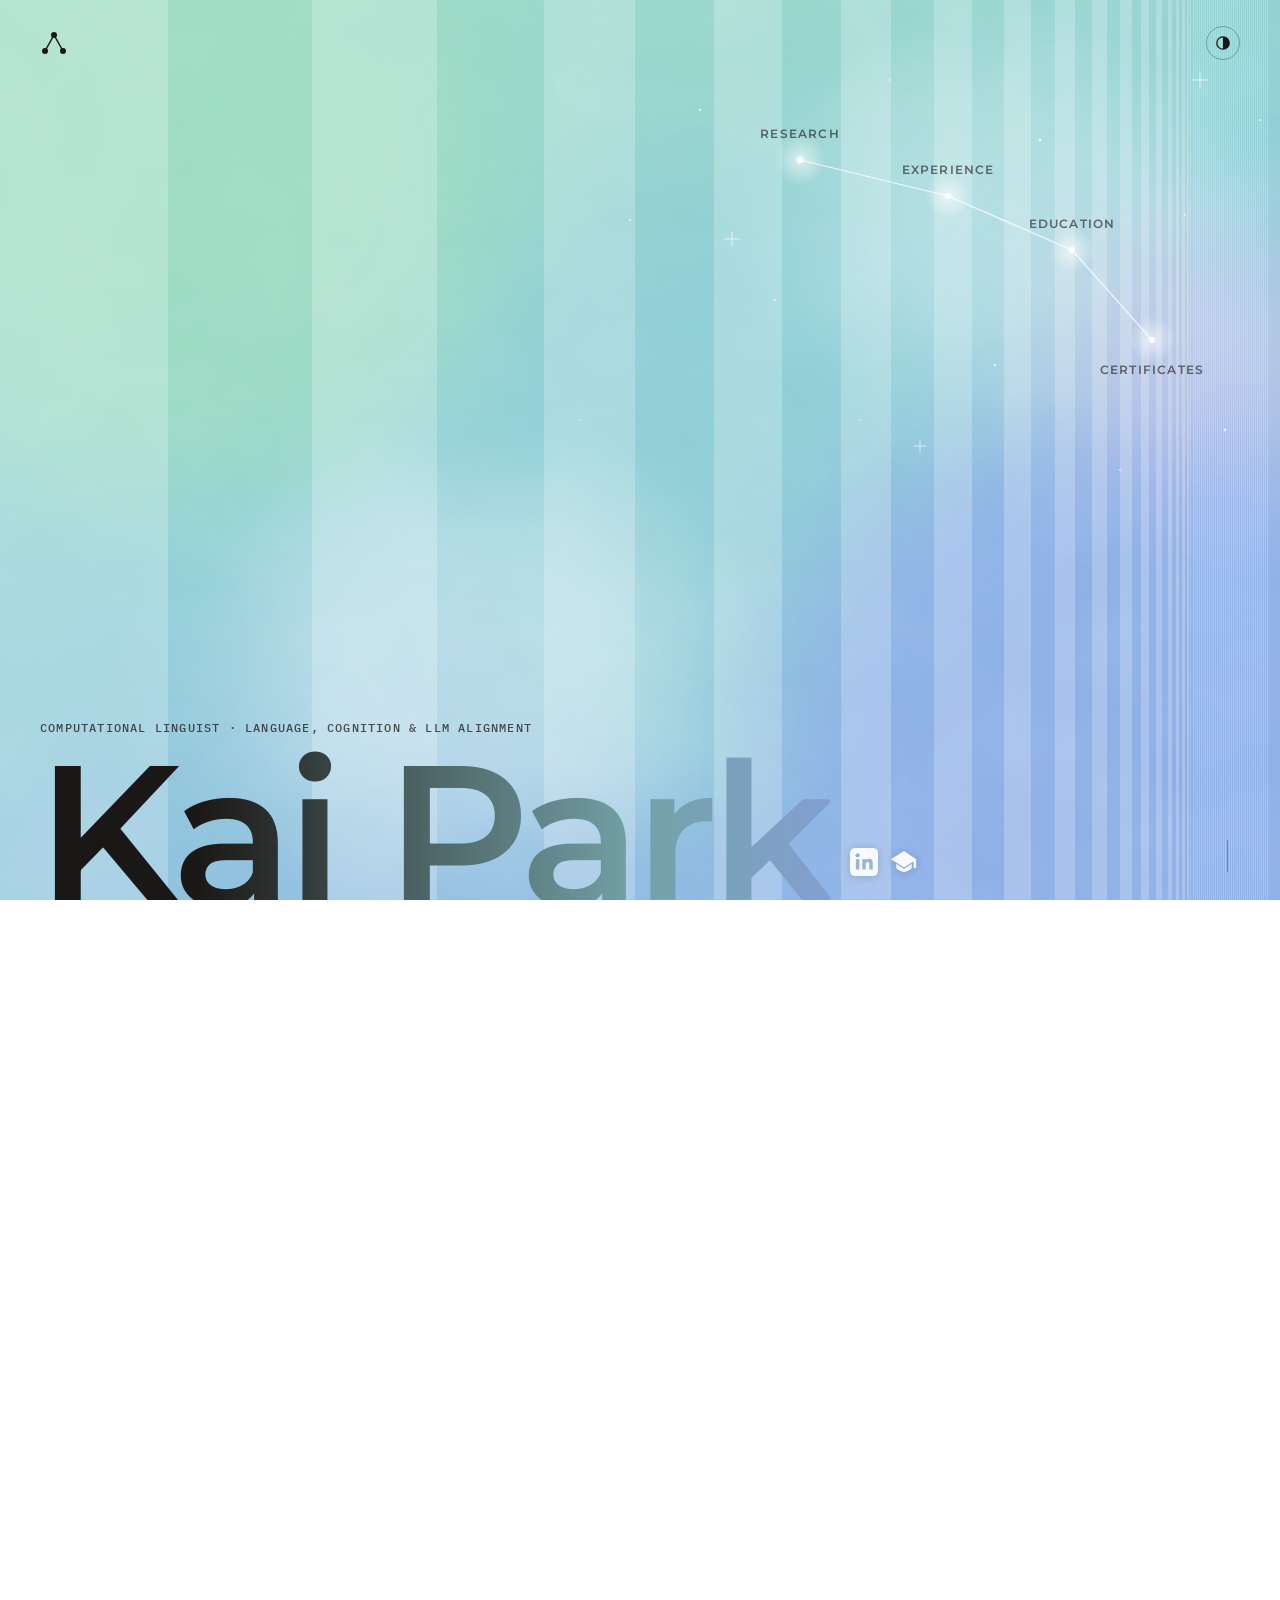
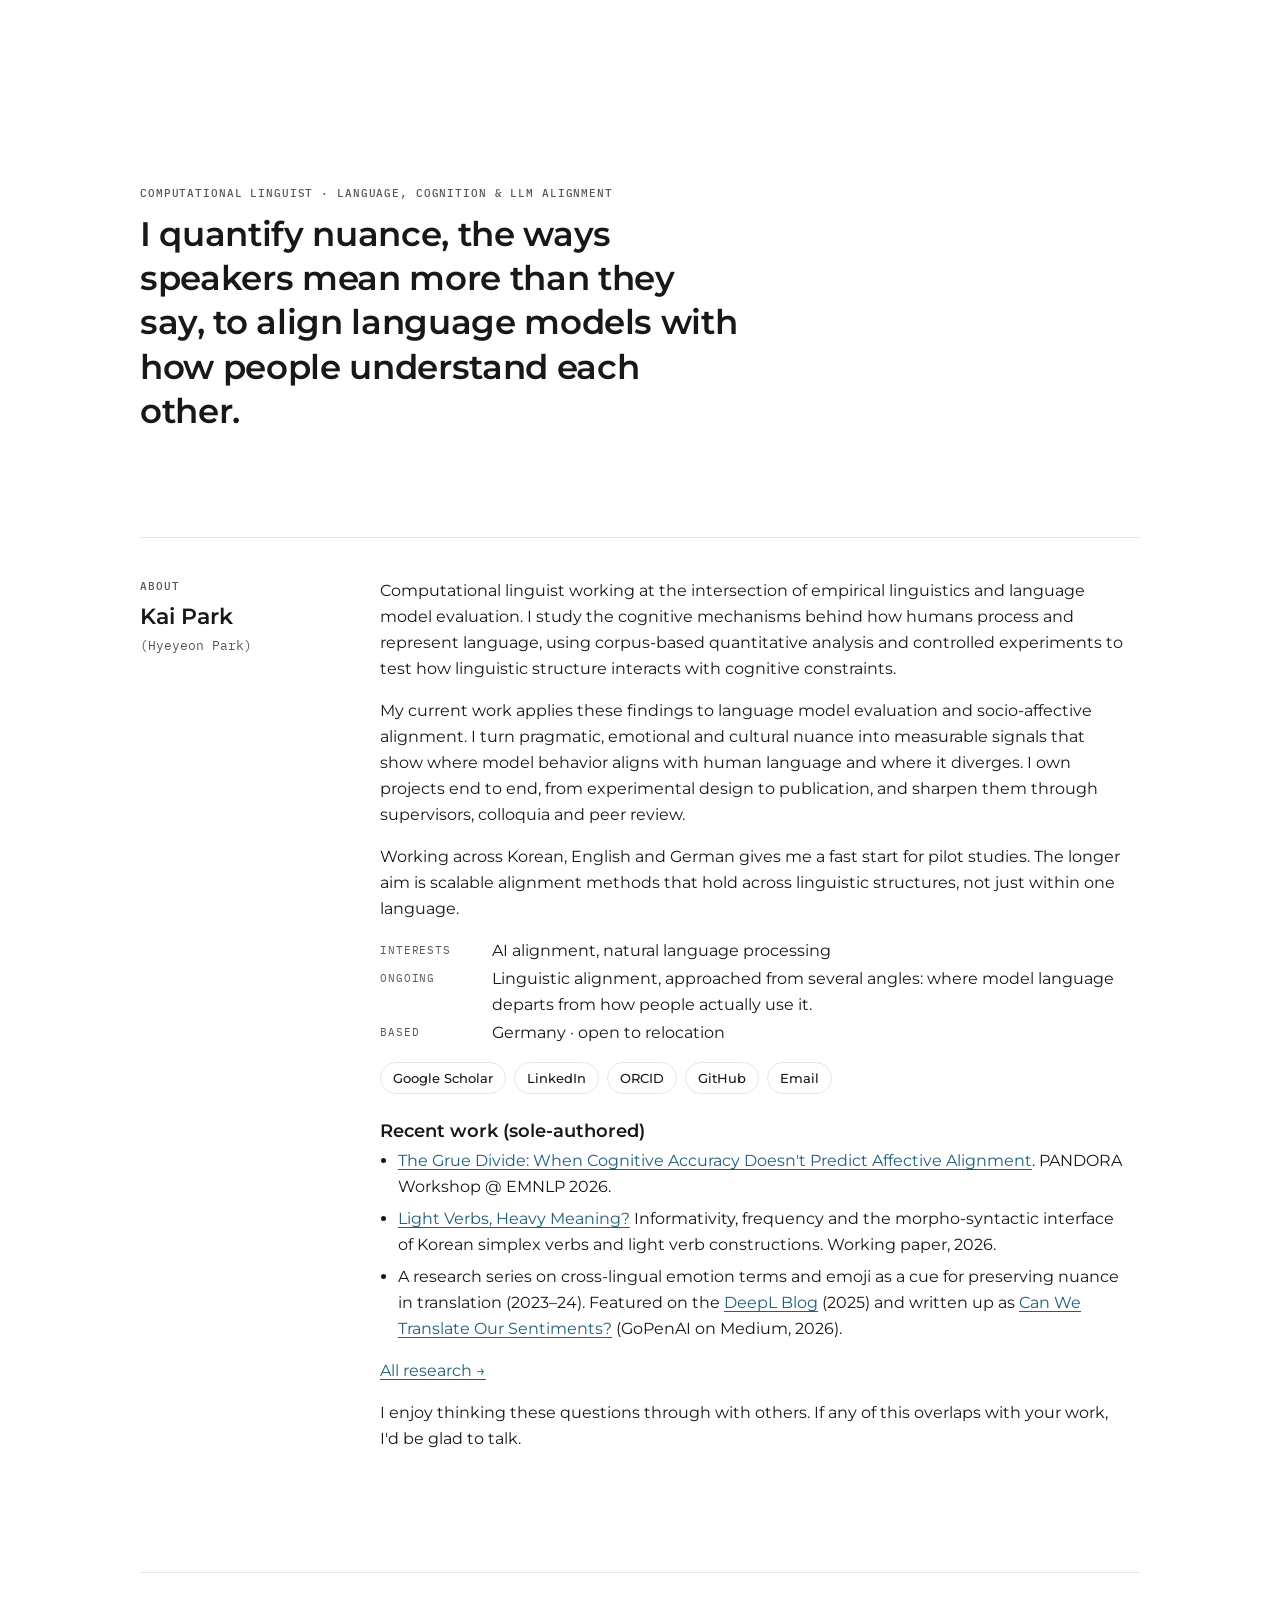
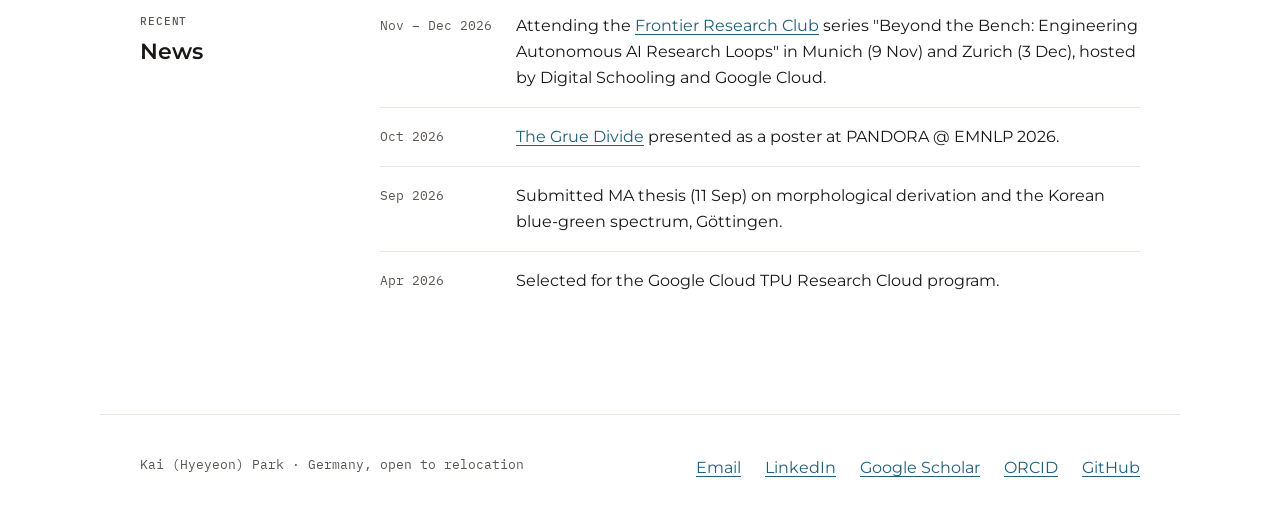
==== commit a087b7c9: "Simplify Ongoing to a single research question Co-Authored-By: Claude Opus 5.5 <noreply@anthropic.co" ====
--- a/index.html
+++ b/index.html
@@ -58,7 +58,7 @@
         <p>Working across Korean, English and German gives me a fast start for pilot studies. The longer aim is scalable alignment methods that hold across linguistic structures, not just within one language.</p>
         <dl class="csw">
           <dt>Interests</dt><dd>AI alignment, natural language processing</dd>
-          <dt>Ongoing</dt><dd>When models sound confident without grounding: hallucination mitigation, knowledge-graph reasoning, semantic ambiguity and annotation protocols, context-length constraints.</dd>
+          <dt>Ongoing</dt><dd>Linguistic alignment, approached from several angles: where model language departs from how people actually use it.</dd>
           <dt>Based</dt><dd>Germany · open to relocation</dd>
         </dl>
         <ul class="profiles"><li><a href="https://scholar.google.com/citations?user=CzCE0C0AAAAJ">Google Scholar</a></li><li><a href="https://www.linkedin.com/in/bakeyeon/">LinkedIn</a></li><li><a href="https://orcid.org/0000-0002-2854-0127">ORCID</a></li><li><a href="https://github.com/bakeyeon">GitHub</a></li><li><a href="mailto:kai.hyeyeon.park@gmail.com">Email</a></li></ul>
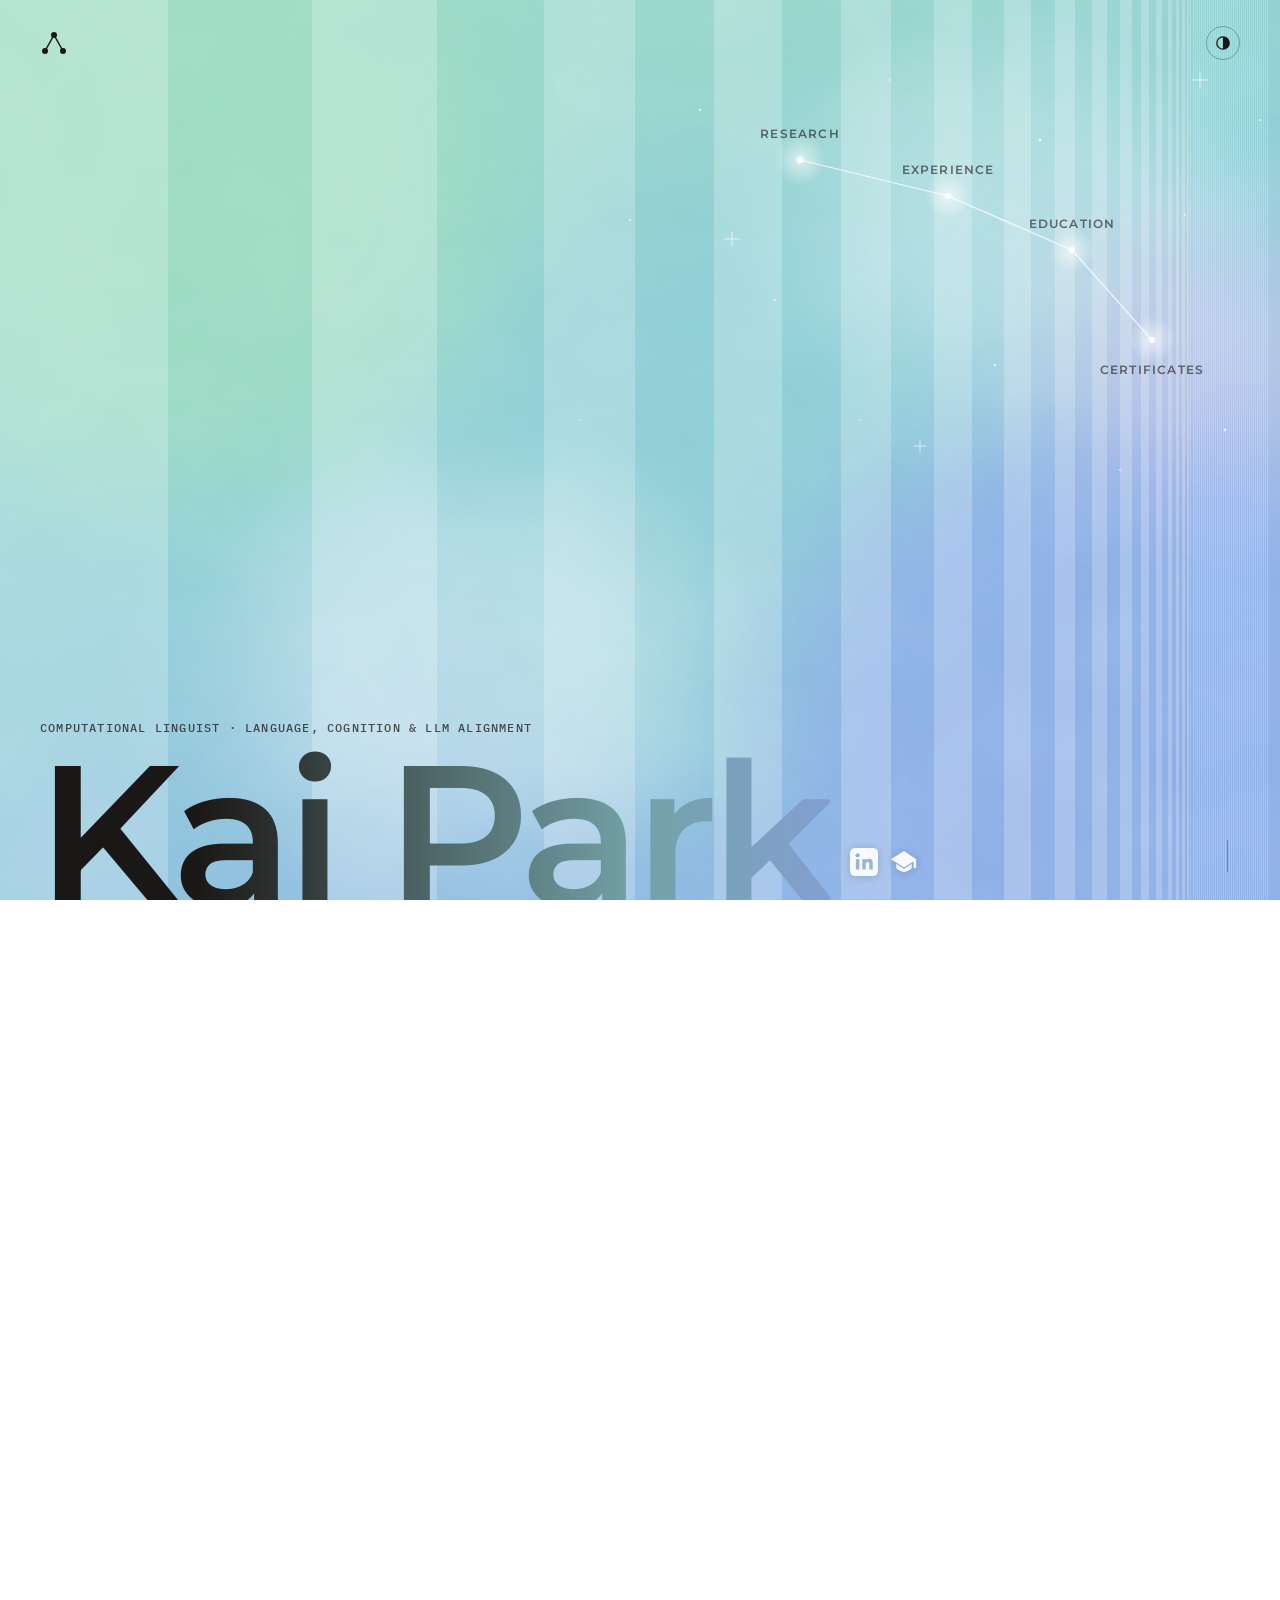
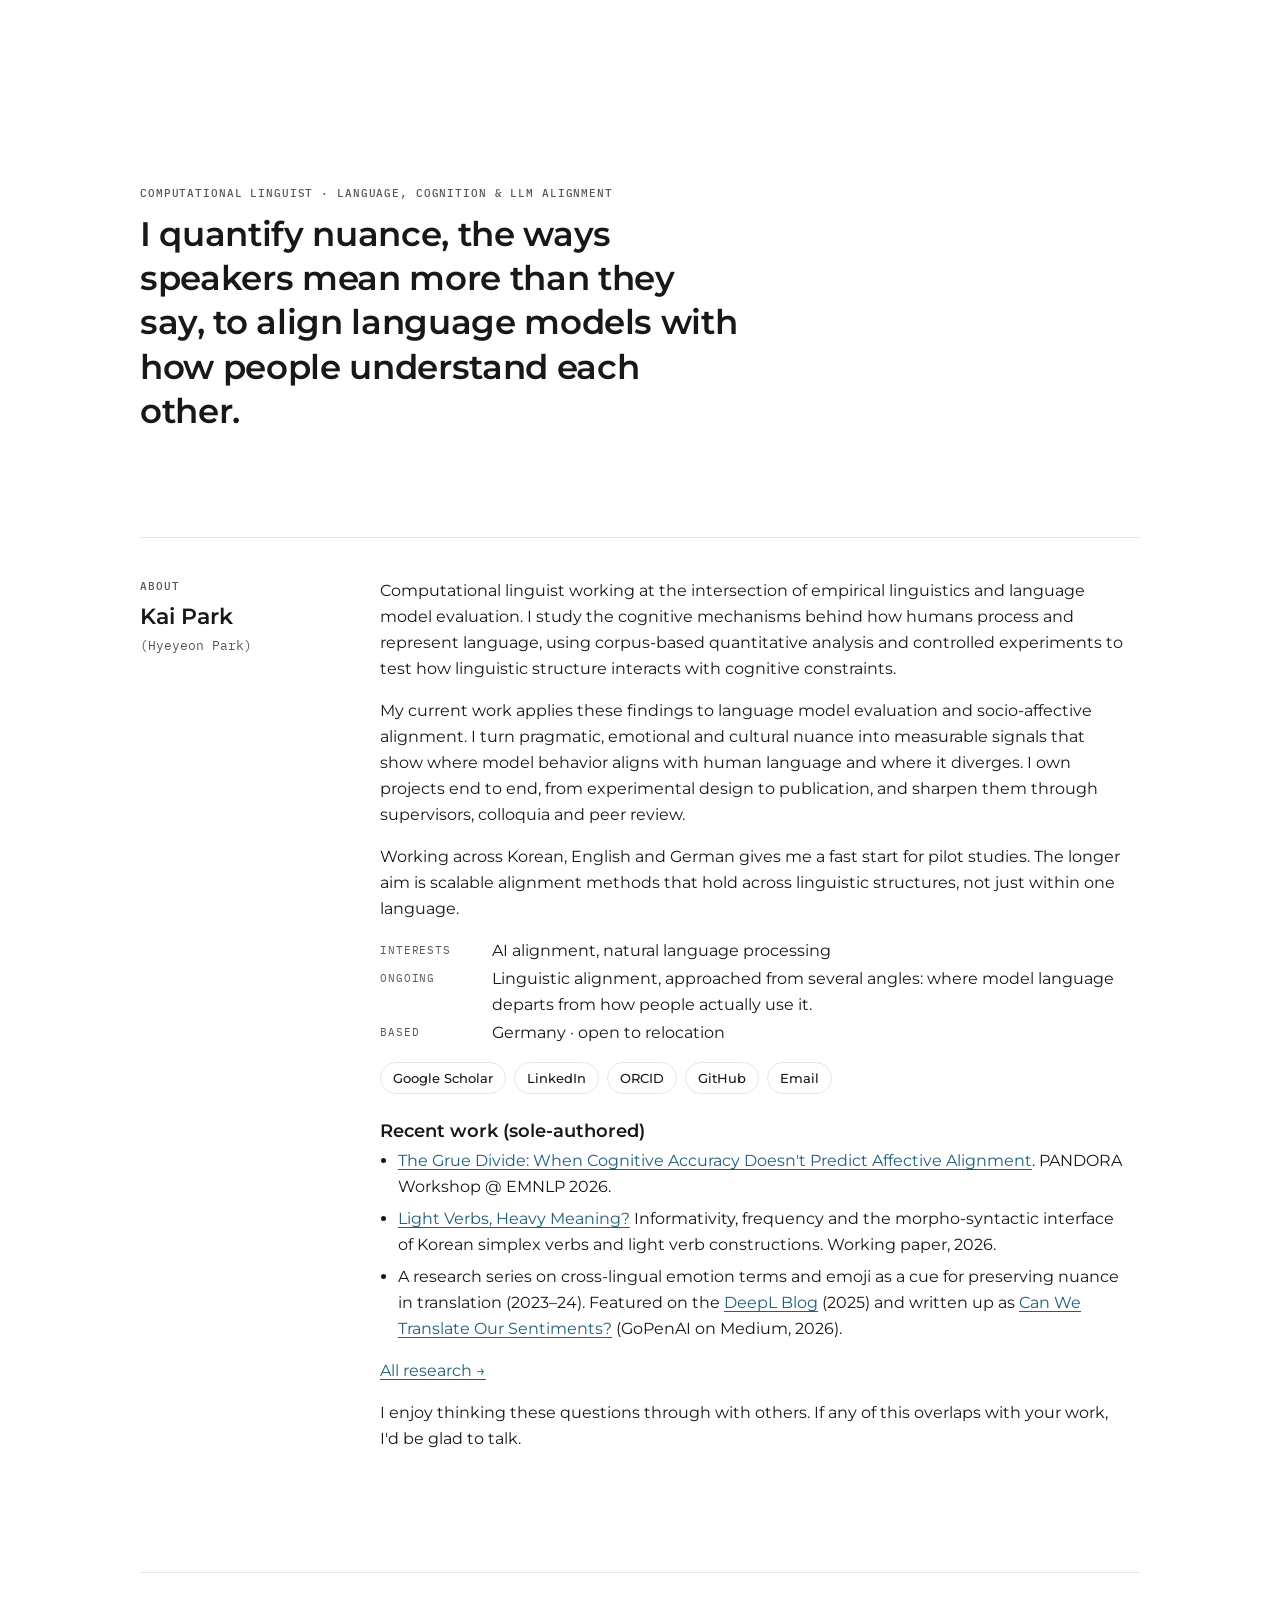
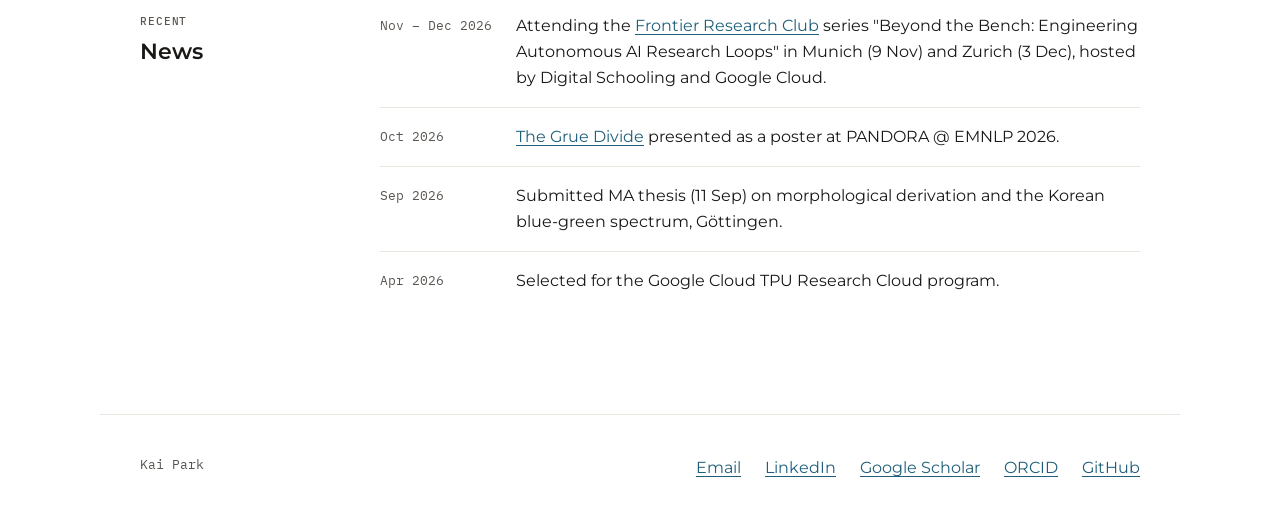
==== commit 7bfb44f6: "Footer shows name only Co-Authored-By: Claude Opus 5.5 <noreply@anthropic.com>" ====
--- a/index.html
+++ b/index.html
@@ -89,7 +89,7 @@
   </section>
 
   <footer class="site">
-    <span class="gloss">Kai (Hyeyeon) Park · Germany, open to relocation</span>
+    <span class="gloss">Kai Park</span>
     <span class="links">
       <a href="mailto:kai.hyeyeon.park@gmail.com">Email</a>
       <a href="https://www.linkedin.com/in/bakeyeon/">LinkedIn</a>
